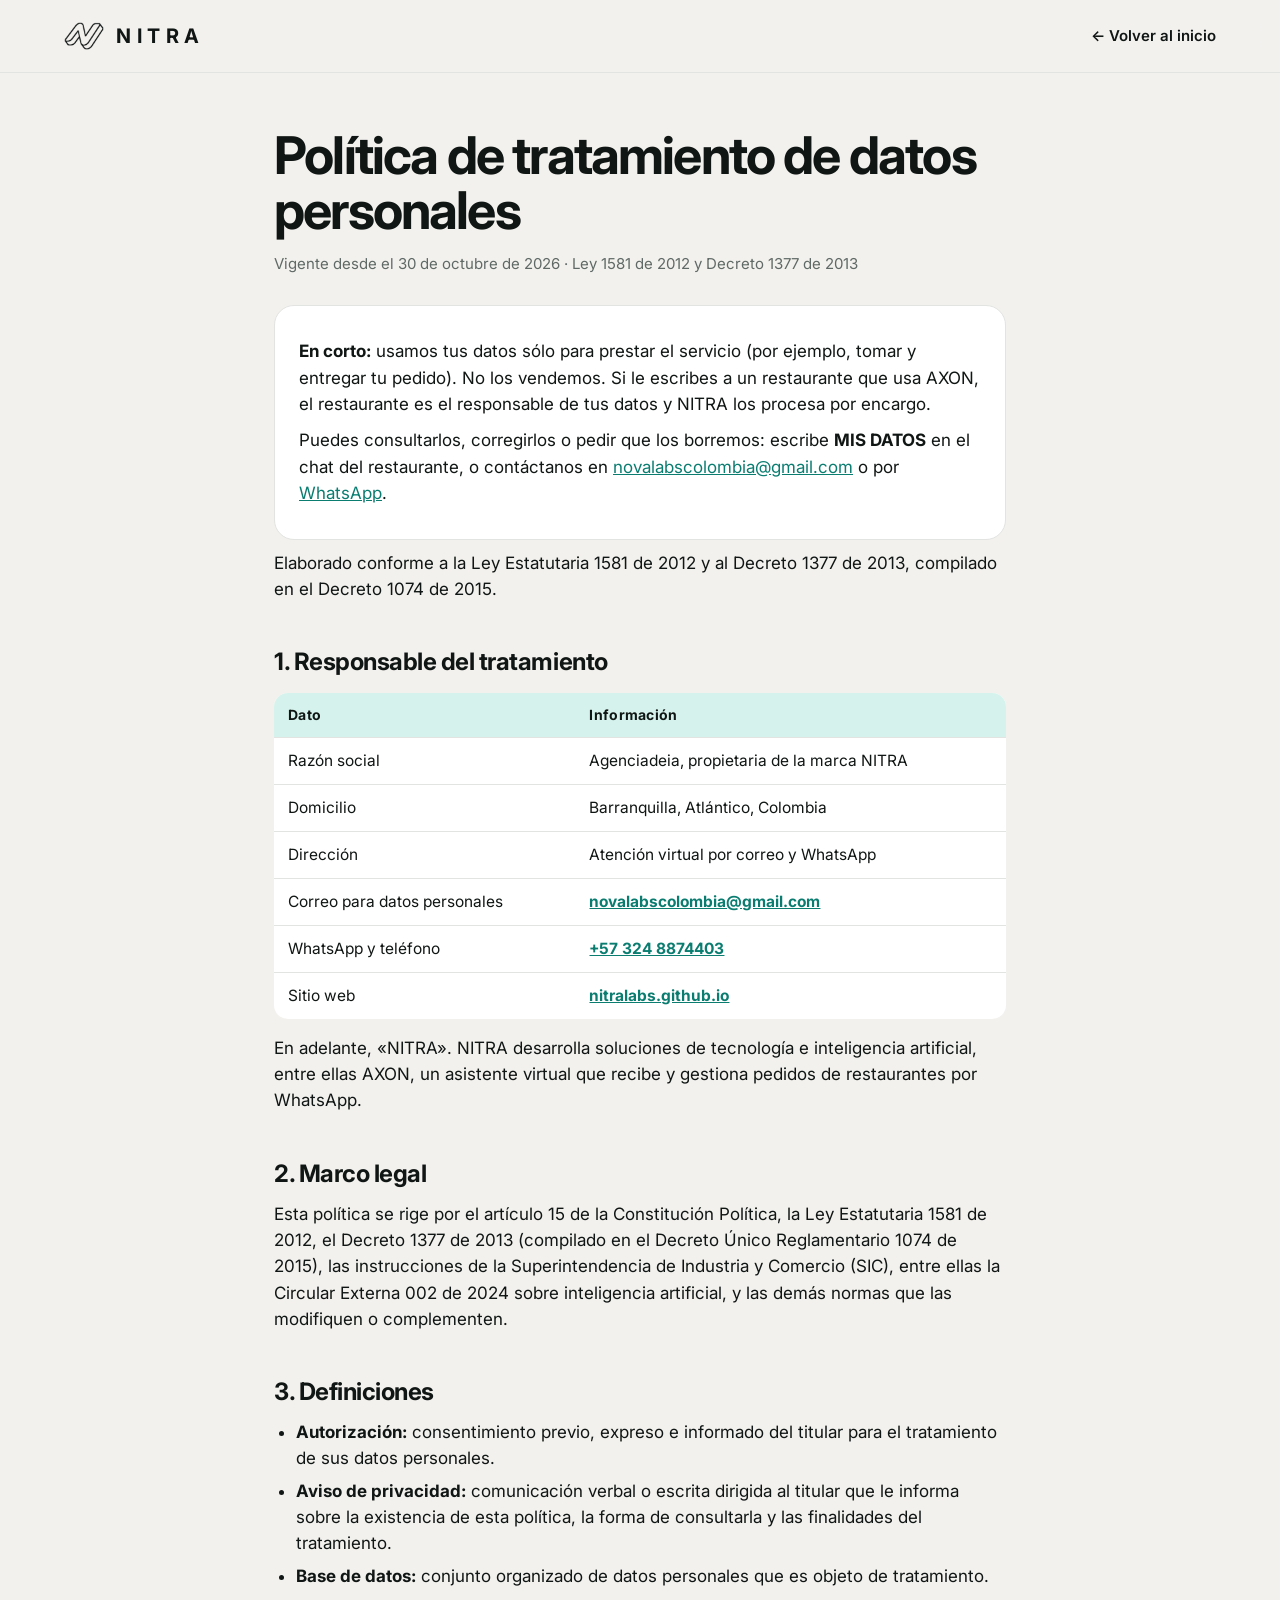
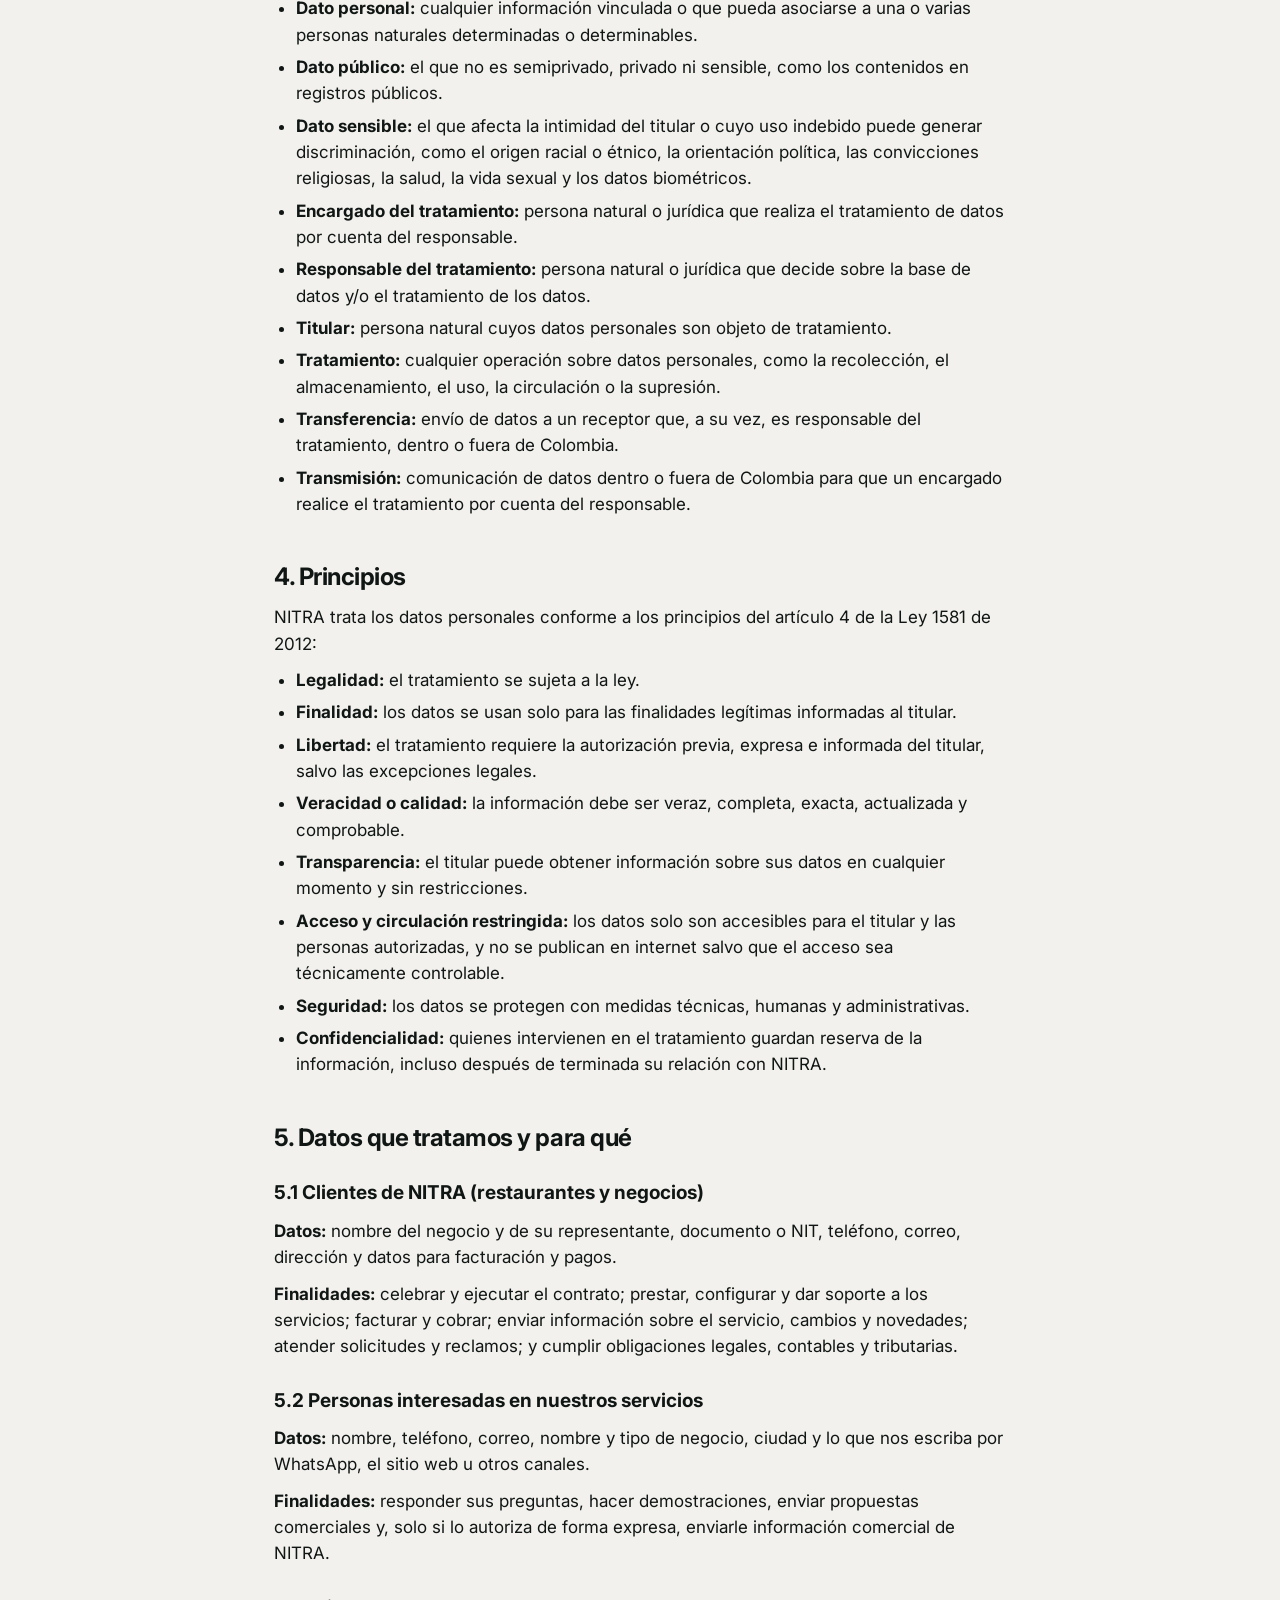
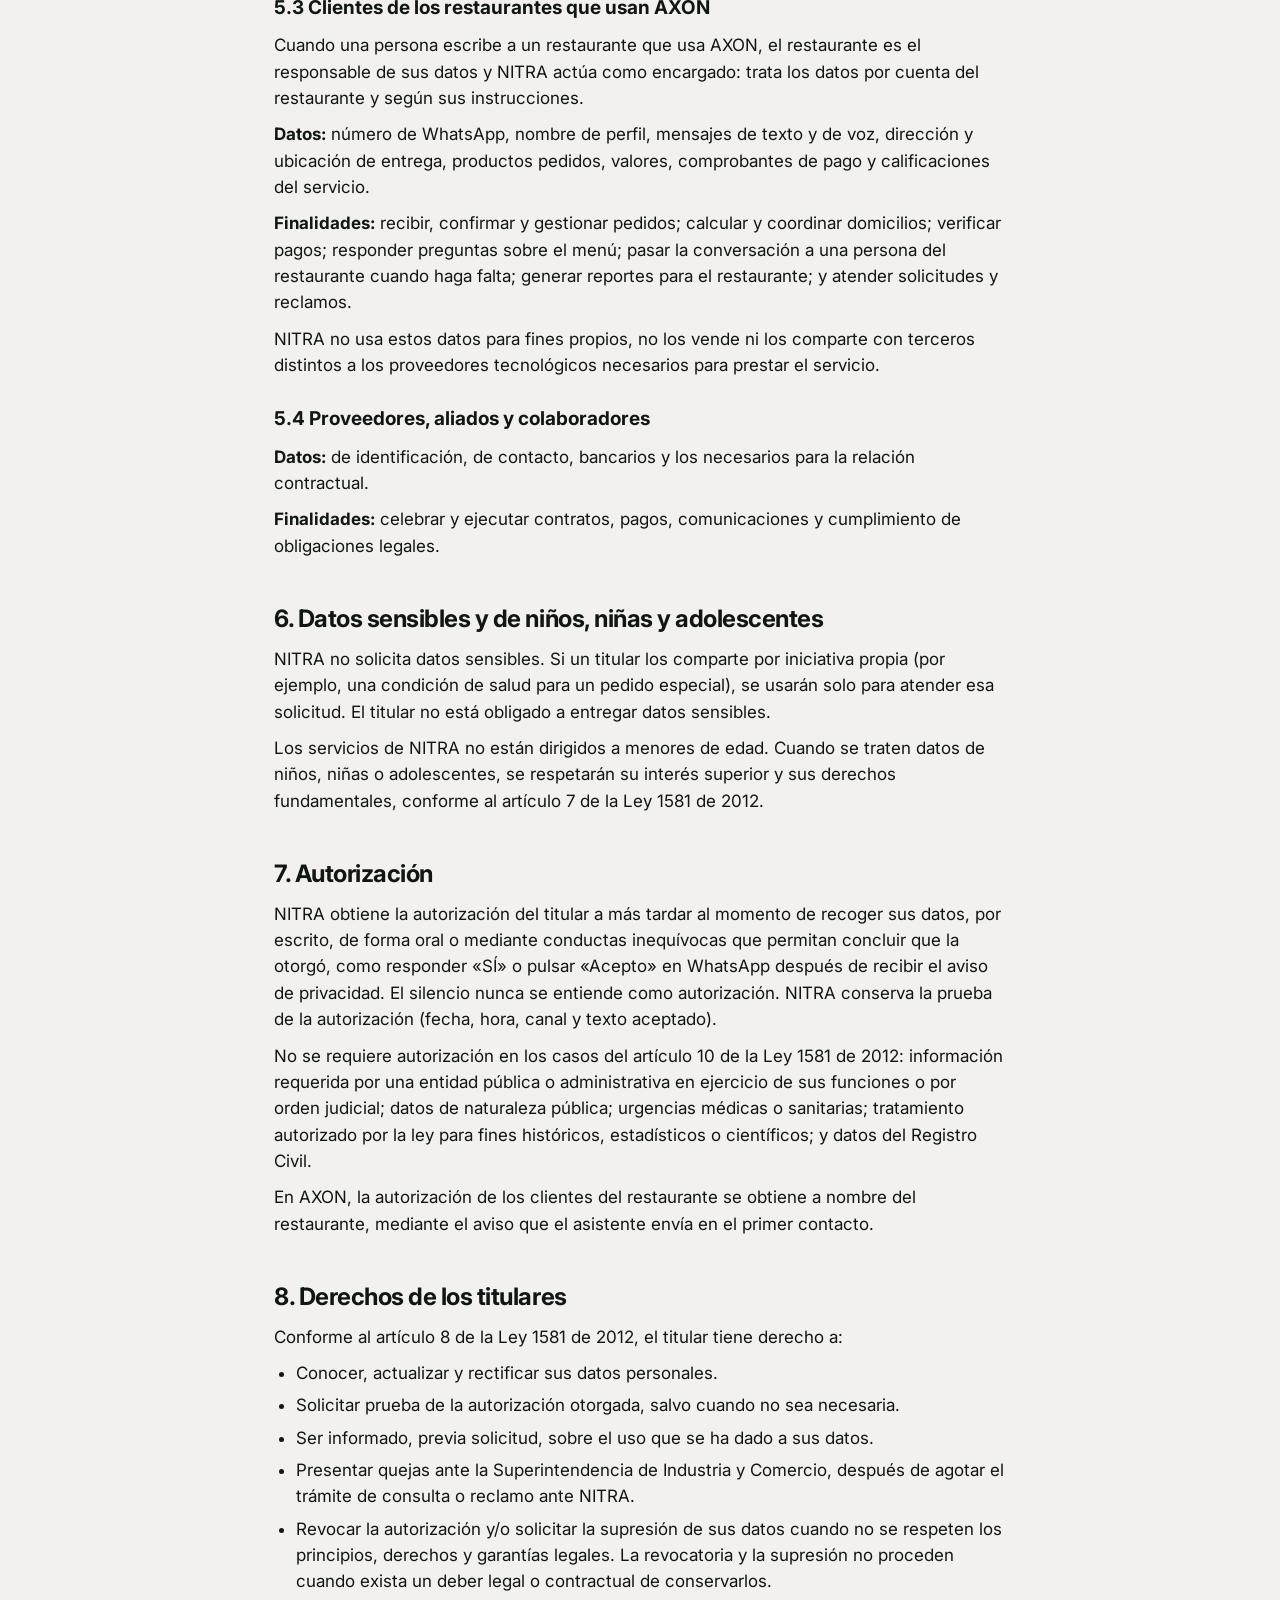
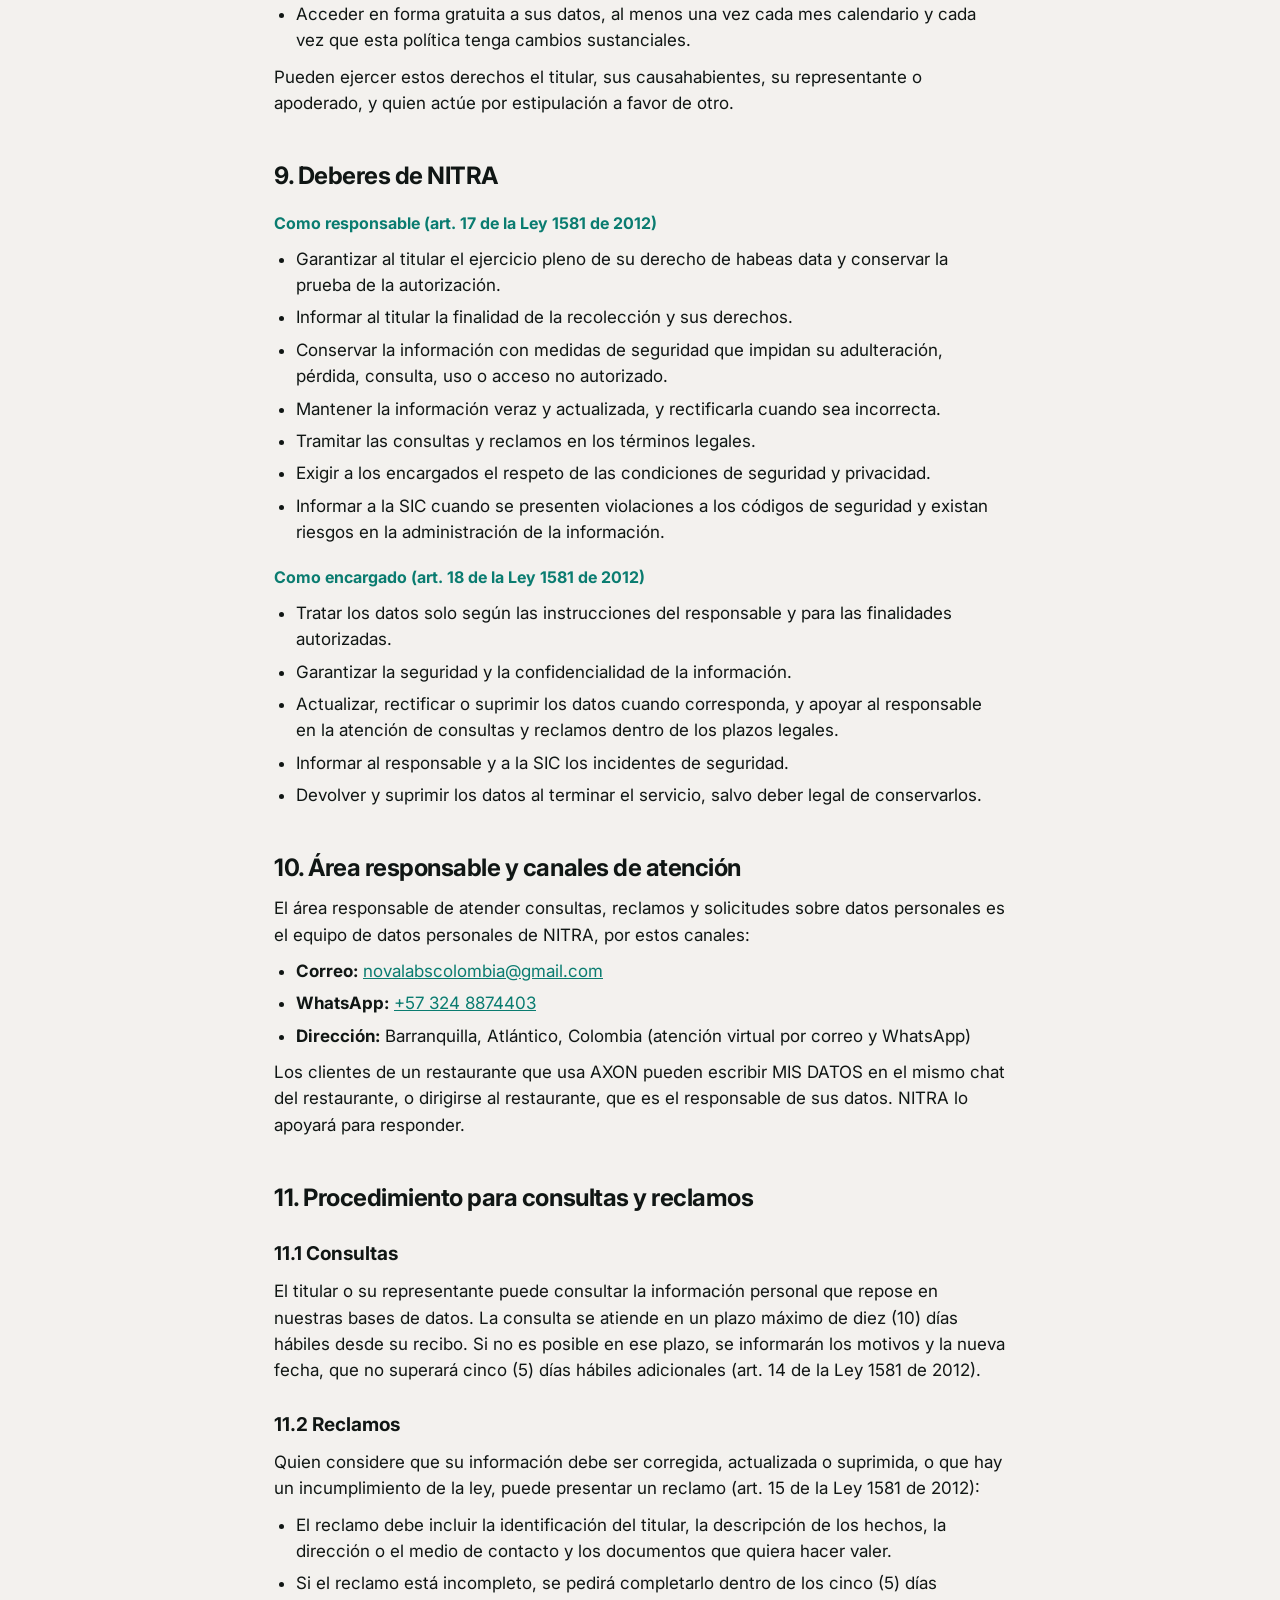
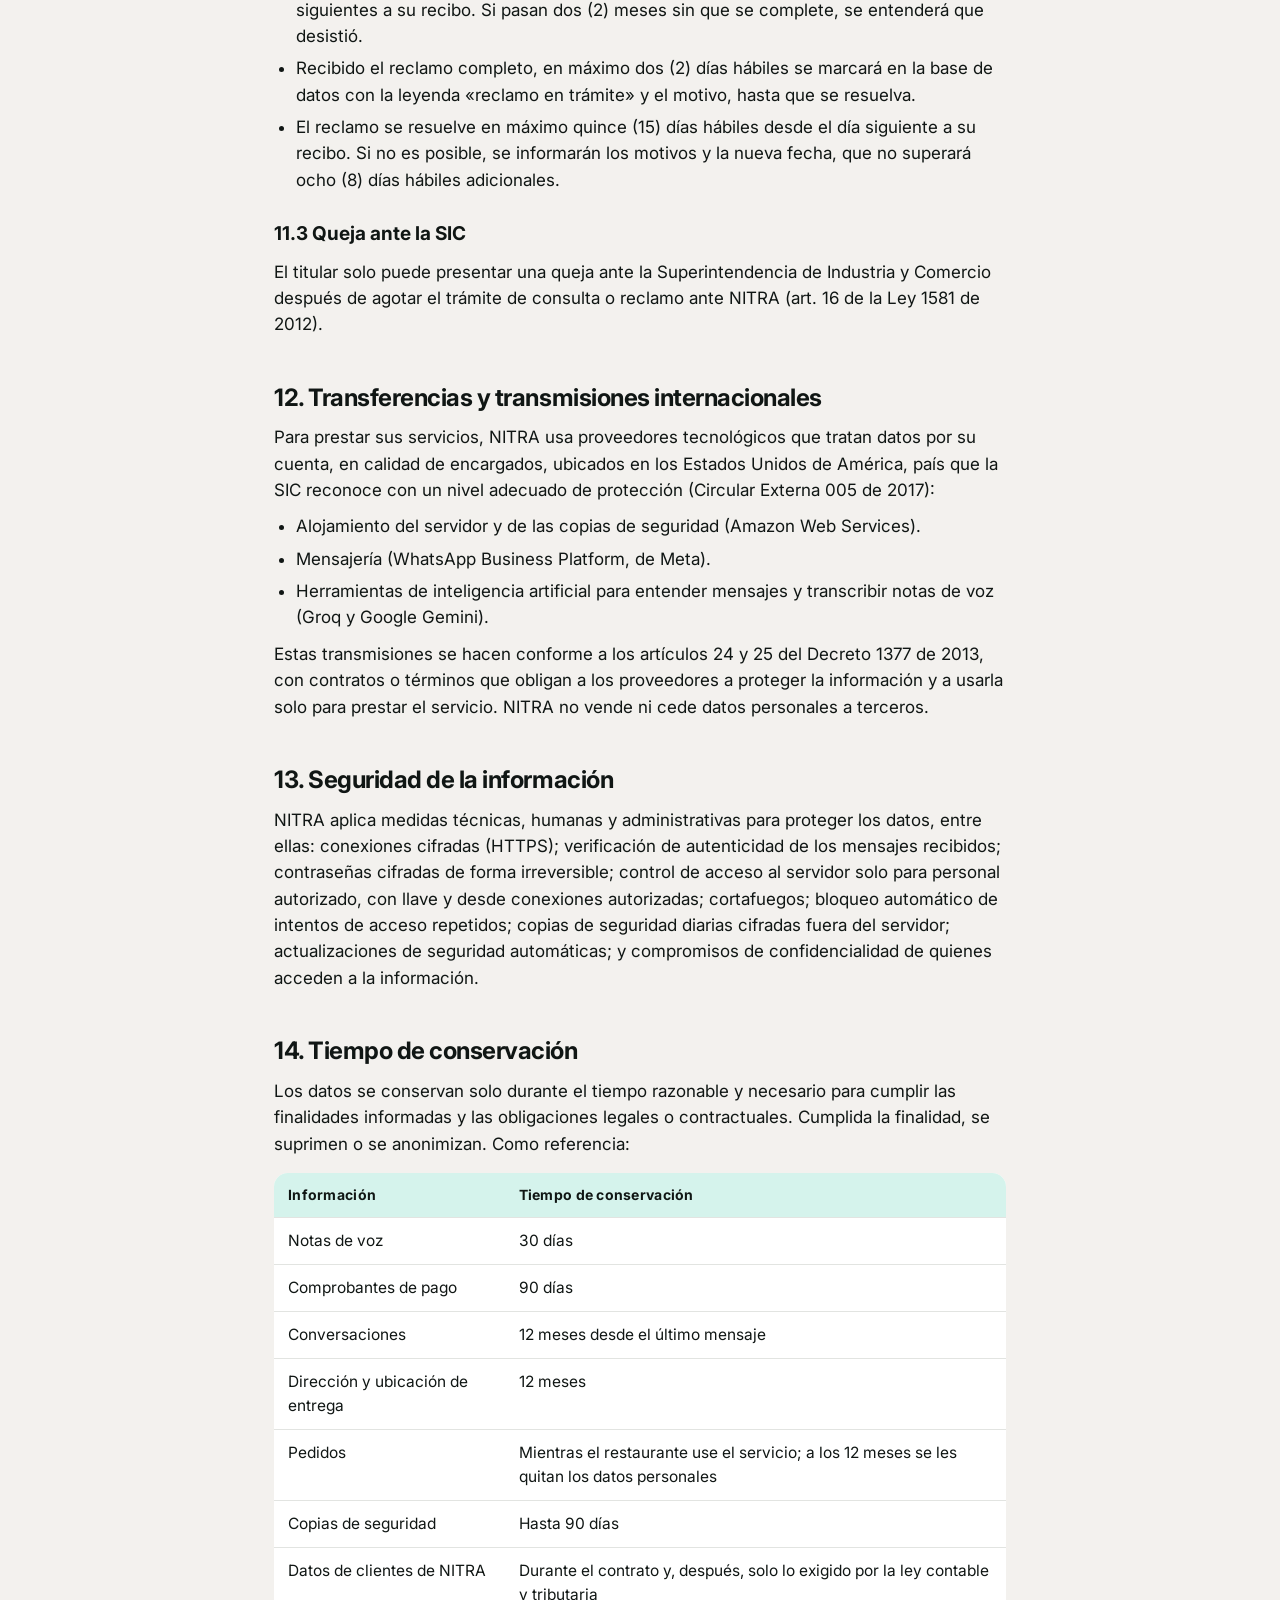
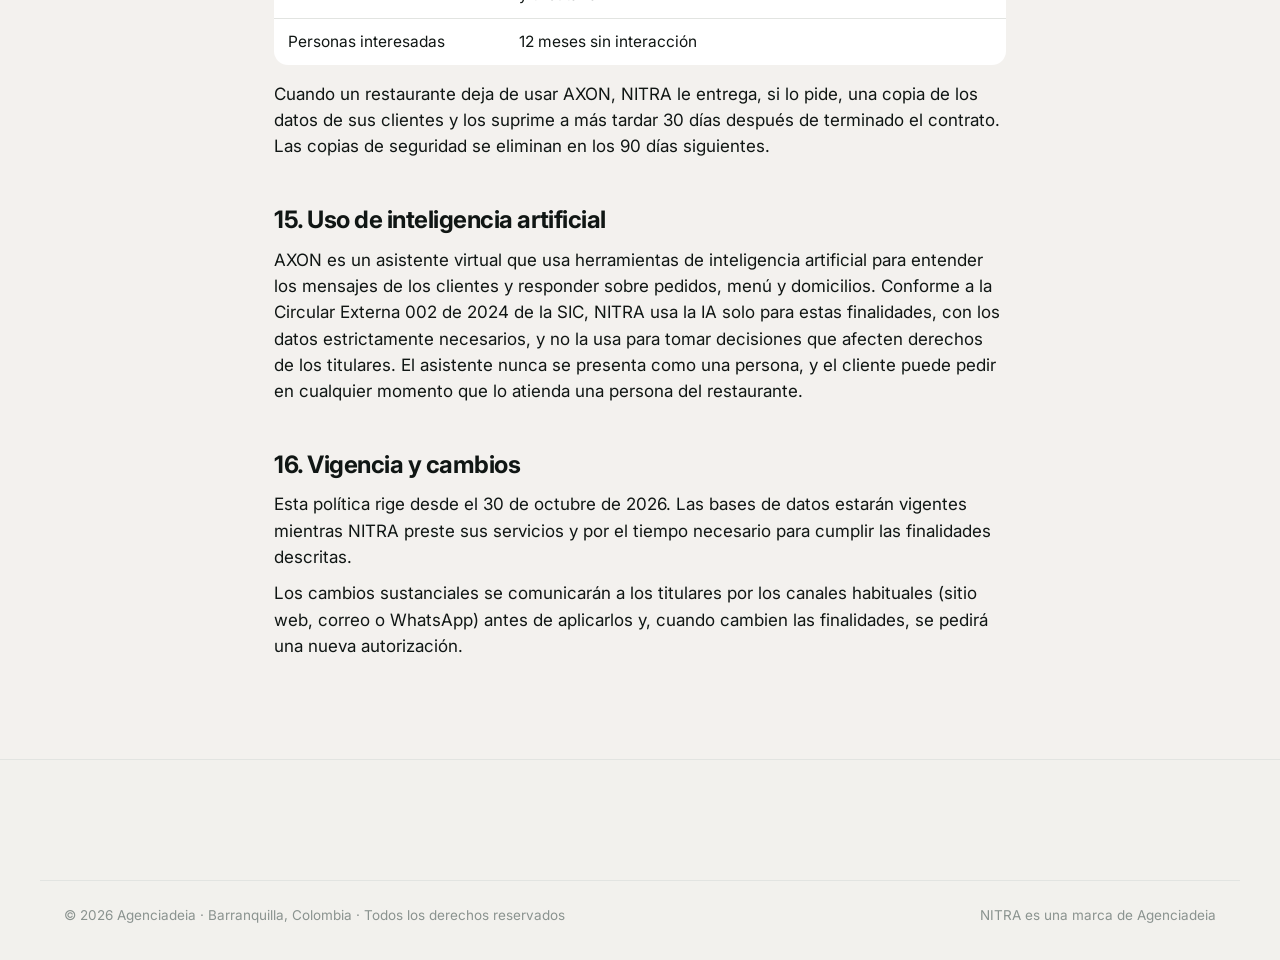
==== privacidad/index.html @ efe36f42 "feat: política de datos personales (Ley 1581) en /privacidad y el pie dice Agenciadeia Co-Authored-B" ====
<!DOCTYPE html>
<html lang="es">
<head>
<meta charset="UTF-8">
<meta name="viewport" content="width=device-width, initial-scale=1.0">
<title>Política de datos personales · NITRA</title>
<meta name="description" content="Cómo NITRA y AXON tratan los datos personales, conforme a la Ley 1581 de 2012: qué datos, para qué, por cuánto tiempo y cómo ejercer tus derechos.">
<meta name="theme-color" content="#F3F1EE">
<link rel="canonical" href="https://nitralabs.github.io/privacidad/">
<link rel="icon" type="image/png" href="../assets/favicon.png">
<link rel="preconnect" href="https://fonts.googleapis.com">
<link rel="preconnect" href="https://fonts.gstatic.com" crossorigin>
<link href="https://fonts.googleapis.com/css2?family=Inter:wght@400;500;600;700&display=swap" rel="stylesheet">
<link rel="stylesheet" href="../styles.css">
<style>
  .legal { max-width: 780px; margin: 0 auto; padding: 56px 24px 90px; font-size: 17px; }
  .legal h1 { font-size: clamp(34px, 5vw, 52px); letter-spacing: -.035em; line-height: 1.05; }
  .legal .meta { color: var(--gris); margin-top: 14px; font-size: 15px; }
  .legal .resumen { margin: 30px 0 10px; padding: 22px 24px; background: var(--blanco); border: 1px solid var(--linea); border-radius: 20px; }
  .legal .resumen p + p { margin-top: 10px; }
  .legal h2 { font-size: 24px; letter-spacing: -.02em; line-height: 1.2; margin: 46px 0 12px; max-width: none; scroll-margin-top: 90px; }
  .legal h3 { font-size: 19px; margin: 26px 0 8px; }
  .legal h4 { font-size: 16px; margin: 20px 0 6px; color: var(--teal2); }
  .legal p { margin: 10px 0; }
  .legal ul { margin: 10px 0; padding-left: 22px; }
  .legal li { margin: 6px 0; }
  .legal a { color: var(--teal2); }
  .legal .tabla { overflow-x: auto; margin: 16px 0; }
  .legal table { width: 100%; border-collapse: collapse; font-size: 15.5px; background: var(--blanco); border-radius: 14px; overflow: hidden; }
  .legal th, .legal td { text-align: left; padding: 11px 14px; border-bottom: 1px solid var(--linea); vertical-align: top; }
  .legal th { background: var(--menta); font-size: 14px; letter-spacing: .02em; }
  .legal tr:last-child td { border-bottom: 0; }
  .volver { font-size: 15px; font-weight: 600; text-decoration: none; }
</style>
</head>
<body>
<header class="menu con-borde">
  <div class="wrap menu-in">
    <a class="marca" href="../" aria-label="NITRA, inicio"><img src="../assets/n-linea.png" alt="" width="40" height="28"><span>NITRA</span></a>
    <a class="volver" href="../">← Volver al inicio</a>
  </div>
</header>
<main class="legal">
  <h1>Política de tratamiento de datos personales</h1>
  <p class="meta">Vigente desde el 30 de octubre de 2026 · Ley 1581 de 2012 y Decreto 1377 de 2013</p>
  <div class="resumen">
    <p><b>En corto:</b> usamos tus datos sólo para prestar el servicio (por ejemplo, tomar y entregar tu pedido). No los vendemos. Si le escribes a un restaurante que usa AXON, el restaurante es el responsable de tus datos y NITRA los procesa por encargo.</p>
    <p>Puedes consultarlos, corregirlos o pedir que los borremos: escribe <b>MIS DATOS</b> en el chat del restaurante, o contáctanos en <a href="mailto:novalabscolombia@gmail.com">novalabscolombia@gmail.com</a> o por <a href="https://wa.me/573248874403">WhatsApp</a>.</p>
  </div>
<p>Elaborado conforme a la Ley Estatutaria 1581 de 2012 y al Decreto 1377 de 2013, compilado en el Decreto 1074 de 2015.</p>
<h2 id="responsable-del-tratamiento">1. Responsable del tratamiento</h2>
<div class="tabla"><table>
  <tr><th>Dato</th><th>Información</th></tr>
  <tr><td>Razón social</td><td>Agenciadeia, propietaria de la marca NITRA</td></tr>
  <tr><td>Domicilio</td><td>Barranquilla, Atlántico, Colombia</td></tr>
  <tr><td>Dirección</td><td>Atención virtual por correo y WhatsApp</td></tr>
  <tr><td>Correo para datos personales</td><td><b><a href="mailto:</b>novalabscolombia@gmail.com">novalabscolombia@gmail.com</a></td></tr>
  <tr><td>WhatsApp y teléfono</td><td><b><a href="https:</b>//wa.me/573248874403">+57 324 8874403</a></td></tr>
  <tr><td>Sitio web</td><td><b><a href="https:</b>//nitralabs.github.io/">nitralabs.github.io</a></td></tr>
</table></div>
<p>En adelante, «NITRA». NITRA desarrolla soluciones de tecnología e inteligencia artificial, entre ellas AXON, un asistente virtual que recibe y gestiona pedidos de restaurantes por WhatsApp.</p>
<h2 id="marco-legal">2. Marco legal</h2>
<p>Esta política se rige por el artículo 15 de la Constitución Política, la Ley Estatutaria 1581 de 2012, el Decreto 1377 de 2013 (compilado en el Decreto Único Reglamentario 1074 de 2015), las instrucciones de la Superintendencia de Industria y Comercio (SIC), entre ellas la Circular Externa 002 de 2024 sobre inteligencia artificial, y las demás normas que las modifiquen o complementen.</p>
<h2 id="definiciones">3. Definiciones</h2>
<ul>
  <li><b>Autorización:</b> consentimiento previo, expreso e informado del titular para el tratamiento de sus datos personales.</li>
  <li><b>Aviso de privacidad:</b> comunicación verbal o escrita dirigida al titular que le informa sobre la existencia de esta política, la forma de consultarla y las finalidades del tratamiento.</li>
  <li><b>Base de datos:</b> conjunto organizado de datos personales que es objeto de tratamiento.</li>
  <li><b>Dato personal:</b> cualquier información vinculada o que pueda asociarse a una o varias personas naturales determinadas o determinables.</li>
  <li><b>Dato público:</b> el que no es semiprivado, privado ni sensible, como los contenidos en registros públicos.</li>
  <li><b>Dato sensible:</b> el que afecta la intimidad del titular o cuyo uso indebido puede generar discriminación, como el origen racial o étnico, la orientación política, las convicciones religiosas, la salud, la vida sexual y los datos biométricos.</li>
  <li><b>Encargado del tratamiento:</b> persona natural o jurídica que realiza el tratamiento de datos por cuenta del responsable.</li>
  <li><b>Responsable del tratamiento:</b> persona natural o jurídica que decide sobre la base de datos y/o el tratamiento de los datos.</li>
  <li><b>Titular:</b> persona natural cuyos datos personales son objeto de tratamiento.</li>
  <li><b>Tratamiento:</b> cualquier operación sobre datos personales, como la recolección, el almacenamiento, el uso, la circulación o la supresión.</li>
  <li><b>Transferencia:</b> envío de datos a un receptor que, a su vez, es responsable del tratamiento, dentro o fuera de Colombia.</li>
  <li><b>Transmisión:</b> comunicación de datos dentro o fuera de Colombia para que un encargado realice el tratamiento por cuenta del responsable.</li>
</ul>
<h2 id="principios">4. Principios</h2>
<p>NITRA trata los datos personales conforme a los principios del artículo 4 de la Ley 1581 de 2012:</p>
<ul>
  <li><b>Legalidad:</b> el tratamiento se sujeta a la ley.</li>
  <li><b>Finalidad:</b> los datos se usan solo para las finalidades legítimas informadas al titular.</li>
  <li><b>Libertad:</b> el tratamiento requiere la autorización previa, expresa e informada del titular, salvo las excepciones legales.</li>
  <li><b>Veracidad o calidad:</b> la información debe ser veraz, completa, exacta, actualizada y comprobable.</li>
  <li><b>Transparencia:</b> el titular puede obtener información sobre sus datos en cualquier momento y sin restricciones.</li>
  <li><b>Acceso y circulación restringida:</b> los datos solo son accesibles para el titular y las personas autorizadas, y no se publican en internet salvo que el acceso sea técnicamente controlable.</li>
  <li><b>Seguridad:</b> los datos se protegen con medidas técnicas, humanas y administrativas.</li>
  <li><b>Confidencialidad:</b> quienes intervienen en el tratamiento guardan reserva de la información, incluso después de terminada su relación con NITRA.</li>
</ul>
<h2 id="datos-que-tratamos-y-para-que">5. Datos que tratamos y para qué</h2>
<h3>5.1 Clientes de NITRA (restaurantes y negocios)</h3>
<p><b>Datos:</b> nombre del negocio y de su representante, documento o NIT, teléfono, correo, dirección y datos para facturación y pagos.</p>
<p><b>Finalidades:</b> celebrar y ejecutar el contrato; prestar, configurar y dar soporte a los servicios; facturar y cobrar; enviar información sobre el servicio, cambios y novedades; atender solicitudes y reclamos; y cumplir obligaciones legales, contables y tributarias.</p>
<h3>5.2 Personas interesadas en nuestros servicios</h3>
<p><b>Datos:</b> nombre, teléfono, correo, nombre y tipo de negocio, ciudad y lo que nos escriba por WhatsApp, el sitio web u otros canales.</p>
<p><b>Finalidades:</b> responder sus preguntas, hacer demostraciones, enviar propuestas comerciales y, solo si lo autoriza de forma expresa, enviarle información comercial de NITRA.</p>
<h3>5.3 Clientes de los restaurantes que usan AXON</h3>
<p>Cuando una persona escribe a un restaurante que usa AXON, el restaurante es el responsable de sus datos y NITRA actúa como encargado: trata los datos por cuenta del restaurante y según sus instrucciones.</p>
<p><b>Datos:</b> número de WhatsApp, nombre de perfil, mensajes de texto y de voz, dirección y ubicación de entrega, productos pedidos, valores, comprobantes de pago y calificaciones del servicio.</p>
<p><b>Finalidades:</b> recibir, confirmar y gestionar pedidos; calcular y coordinar domicilios; verificar pagos; responder preguntas sobre el menú; pasar la conversación a una persona del restaurante cuando haga falta; generar reportes para el restaurante; y atender solicitudes y reclamos.</p>
<p>NITRA no usa estos datos para fines propios, no los vende ni los comparte con terceros distintos a los proveedores tecnológicos necesarios para prestar el servicio.</p>
<h3>5.4 Proveedores, aliados y colaboradores</h3>
<p><b>Datos:</b> de identificación, de contacto, bancarios y los necesarios para la relación contractual.</p>
<p><b>Finalidades:</b> celebrar y ejecutar contratos, pagos, comunicaciones y cumplimiento de obligaciones legales.</p>
<h2 id="datos-sensibles-y-de-ninos-ninas-y-adole">6. Datos sensibles y de niños, niñas y adolescentes</h2>
<p>NITRA no solicita datos sensibles. Si un titular los comparte por iniciativa propia (por ejemplo, una condición de salud para un pedido especial), se usarán solo para atender esa solicitud. El titular no está obligado a entregar datos sensibles.</p>
<p>Los servicios de NITRA no están dirigidos a menores de edad. Cuando se traten datos de niños, niñas o adolescentes, se respetarán su interés superior y sus derechos fundamentales, conforme al artículo 7 de la Ley 1581 de 2012.</p>
<h2 id="autorizacion">7. Autorización</h2>
<p>NITRA obtiene la autorización del titular a más tardar al momento de recoger sus datos, por escrito, de forma oral o mediante conductas inequívocas que permitan concluir que la otorgó, como responder «SÍ» o pulsar «Acepto» en WhatsApp después de recibir el aviso de privacidad. El silencio nunca se entiende como autorización. NITRA conserva la prueba de la autorización (fecha, hora, canal y texto aceptado).</p>
<p>No se requiere autorización en los casos del artículo 10 de la Ley 1581 de 2012: información requerida por una entidad pública o administrativa en ejercicio de sus funciones o por orden judicial; datos de naturaleza pública; urgencias médicas o sanitarias; tratamiento autorizado por la ley para fines históricos, estadísticos o científicos; y datos del Registro Civil.</p>
<p>En AXON, la autorización de los clientes del restaurante se obtiene a nombre del restaurante, mediante el aviso que el asistente envía en el primer contacto.</p>
<h2 id="derechos-de-los-titulares">8. Derechos de los titulares</h2>
<p>Conforme al artículo 8 de la Ley 1581 de 2012, el titular tiene derecho a:</p>
<ul>
  <li>Conocer, actualizar y rectificar sus datos personales.</li>
  <li>Solicitar prueba de la autorización otorgada, salvo cuando no sea necesaria.</li>
  <li>Ser informado, previa solicitud, sobre el uso que se ha dado a sus datos.</li>
  <li>Presentar quejas ante la Superintendencia de Industria y Comercio, después de agotar el trámite de consulta o reclamo ante NITRA.</li>
  <li>Revocar la autorización y/o solicitar la supresión de sus datos cuando no se respeten los principios, derechos y garantías legales. La revocatoria y la supresión no proceden cuando exista un deber legal o contractual de conservarlos.</li>
  <li>Acceder en forma gratuita a sus datos, al menos una vez cada mes calendario y cada vez que esta política tenga cambios sustanciales.</li>
</ul>
<p>Pueden ejercer estos derechos el titular, sus causahabientes, su representante o apoderado, y quien actúe por estipulación a favor de otro.</p>
<h2 id="deberes-de-nitra">9. Deberes de NITRA</h2>
<h4>Como responsable (art. 17 de la Ley 1581 de 2012)</h4>
<ul>
  <li>Garantizar al titular el ejercicio pleno de su derecho de habeas data y conservar la prueba de la autorización.</li>
  <li>Informar al titular la finalidad de la recolección y sus derechos.</li>
  <li>Conservar la información con medidas de seguridad que impidan su adulteración, pérdida, consulta, uso o acceso no autorizado.</li>
  <li>Mantener la información veraz y actualizada, y rectificarla cuando sea incorrecta.</li>
  <li>Tramitar las consultas y reclamos en los términos legales.</li>
  <li>Exigir a los encargados el respeto de las condiciones de seguridad y privacidad.</li>
  <li>Informar a la SIC cuando se presenten violaciones a los códigos de seguridad y existan riesgos en la administración de la información.</li>
</ul>
<h4>Como encargado (art. 18 de la Ley 1581 de 2012)</h4>
<ul>
  <li>Tratar los datos solo según las instrucciones del responsable y para las finalidades autorizadas.</li>
  <li>Garantizar la seguridad y la confidencialidad de la información.</li>
  <li>Actualizar, rectificar o suprimir los datos cuando corresponda, y apoyar al responsable en la atención de consultas y reclamos dentro de los plazos legales.</li>
  <li>Informar al responsable y a la SIC los incidentes de seguridad.</li>
  <li>Devolver y suprimir los datos al terminar el servicio, salvo deber legal de conservarlos.</li>
</ul>
<h2 id="area-responsable-y-canales-de-atencion">10. Área responsable y canales de atención</h2>
<p>El área responsable de atender consultas, reclamos y solicitudes sobre datos personales es el equipo de datos personales de NITRA, por estos canales:</p>
<ul>
  <li><b>Correo:</b> <a href="mailto:novalabscolombia@gmail.com">novalabscolombia@gmail.com</a></li>
  <li><b>WhatsApp:</b> <a href="https://wa.me/573248874403">+57 324 8874403</a></li>
  <li><b>Dirección:</b> Barranquilla, Atlántico, Colombia (atención virtual por correo y WhatsApp)</li>
</ul>
<p>Los clientes de un restaurante que usa AXON pueden escribir MIS DATOS en el mismo chat del restaurante, o dirigirse al restaurante, que es el responsable de sus datos. NITRA lo apoyará para responder.</p>
<h2 id="procedimiento-para-consultas-y-reclamos">11. Procedimiento para consultas y reclamos</h2>
<h3>11.1 Consultas</h3>
<p>El titular o su representante puede consultar la información personal que repose en nuestras bases de datos. La consulta se atiende en un plazo máximo de diez (10) días hábiles desde su recibo. Si no es posible en ese plazo, se informarán los motivos y la nueva fecha, que no superará cinco (5) días hábiles adicionales (art. 14 de la Ley 1581 de 2012).</p>
<h3>11.2 Reclamos</h3>
<p>Quien considere que su información debe ser corregida, actualizada o suprimida, o que hay un incumplimiento de la ley, puede presentar un reclamo (art. 15 de la Ley 1581 de 2012):</p>
<ul>
  <li>El reclamo debe incluir la identificación del titular, la descripción de los hechos, la dirección o el medio de contacto y los documentos que quiera hacer valer.</li>
  <li>Si el reclamo está incompleto, se pedirá completarlo dentro de los cinco (5) días siguientes a su recibo. Si pasan dos (2) meses sin que se complete, se entenderá que desistió.</li>
  <li>Recibido el reclamo completo, en máximo dos (2) días hábiles se marcará en la base de datos con la leyenda «reclamo en trámite» y el motivo, hasta que se resuelva.</li>
  <li>El reclamo se resuelve en máximo quince (15) días hábiles desde el día siguiente a su recibo. Si no es posible, se informarán los motivos y la nueva fecha, que no superará ocho (8) días hábiles adicionales.</li>
</ul>
<h3>11.3 Queja ante la SIC</h3>
<p>El titular solo puede presentar una queja ante la Superintendencia de Industria y Comercio después de agotar el trámite de consulta o reclamo ante NITRA (art. 16 de la Ley 1581 de 2012).</p>
<h2 id="transferencias-y-transmisiones-internaci">12. Transferencias y transmisiones internacionales</h2>
<p>Para prestar sus servicios, NITRA usa proveedores tecnológicos que tratan datos por su cuenta, en calidad de encargados, ubicados en los Estados Unidos de América, país que la SIC reconoce con un nivel adecuado de protección (Circular Externa 005 de 2017):</p>
<ul>
  <li>Alojamiento del servidor y de las copias de seguridad (Amazon Web Services).</li>
  <li>Mensajería (WhatsApp Business Platform, de Meta).</li>
  <li>Herramientas de inteligencia artificial para entender mensajes y transcribir notas de voz (Groq y Google Gemini).</li>
</ul>
<p>Estas transmisiones se hacen conforme a los artículos 24 y 25 del Decreto 1377 de 2013, con contratos o términos que obligan a los proveedores a proteger la información y a usarla solo para prestar el servicio. NITRA no vende ni cede datos personales a terceros.</p>
<h2 id="seguridad-de-la-informacion">13. Seguridad de la información</h2>
<p>NITRA aplica medidas técnicas, humanas y administrativas para proteger los datos, entre ellas: conexiones cifradas (HTTPS); verificación de autenticidad de los mensajes recibidos; contraseñas cifradas de forma irreversible; control de acceso al servidor solo para personal autorizado, con llave y desde conexiones autorizadas; cortafuegos; bloqueo automático de intentos de acceso repetidos; copias de seguridad diarias cifradas fuera del servidor; actualizaciones de seguridad automáticas; y compromisos de confidencialidad de quienes acceden a la información.</p>
<h2 id="tiempo-de-conservacion">14. Tiempo de conservación</h2>
<p>Los datos se conservan solo durante el tiempo razonable y necesario para cumplir las finalidades informadas y las obligaciones legales o contractuales. Cumplida la finalidad, se suprimen o se anonimizan. Como referencia:</p>
<div class="tabla"><table>
  <tr><th>Información</th><th>Tiempo de conservación</th></tr>
  <tr><td>Notas de voz</td><td>30 días</td></tr>
  <tr><td>Comprobantes de pago</td><td>90 días</td></tr>
  <tr><td>Conversaciones</td><td>12 meses desde el último mensaje</td></tr>
  <tr><td>Dirección y ubicación de entrega</td><td>12 meses</td></tr>
  <tr><td>Pedidos</td><td>Mientras el restaurante use el servicio; a los 12 meses se les quitan los datos personales</td></tr>
  <tr><td>Copias de seguridad</td><td>Hasta 90 días</td></tr>
  <tr><td>Datos de clientes de NITRA</td><td>Durante el contrato y, después, solo lo exigido por la ley contable y tributaria</td></tr>
  <tr><td>Personas interesadas</td><td>12 meses sin interacción</td></tr>
</table></div>
<p>Cuando un restaurante deja de usar AXON, NITRA le entrega, si lo pide, una copia de los datos de sus clientes y los suprime a más tardar 30 días después de terminado el contrato. Las copias de seguridad se eliminan en los 90 días siguientes.</p>
<h2 id="uso-de-inteligencia-artificial">15. Uso de inteligencia artificial</h2>
<p>AXON es un asistente virtual que usa herramientas de inteligencia artificial para entender los mensajes de los clientes y responder sobre pedidos, menú y domicilios. Conforme a la Circular Externa 002 de 2024 de la SIC, NITRA usa la IA solo para estas finalidades, con los datos estrictamente necesarios, y no la usa para tomar decisiones que afecten derechos de los titulares. El asistente nunca se presenta como una persona, y el cliente puede pedir en cualquier momento que lo atienda una persona del restaurante.</p>
<h2 id="vigencia-y-cambios">16. Vigencia y cambios</h2>
<p>Esta política rige desde el 30 de octubre de 2026. Las bases de datos estarán vigentes mientras NITRA preste sus servicios y por el tiempo necesario para cumplir las finalidades descritas.</p>
<p>Los cambios sustanciales se comunicarán a los titulares por los canales habituales (sitio web, correo o WhatsApp) antes de aplicarlos y, cuando cambien las finalidades, se pedirá una nueva autorización.</p>
</main>
<footer class="pie">
  <div class="wrap pie-legal">
    <p>© 2026 Agenciadeia · Barranquilla, Colombia · Todos los derechos reservados</p>
    <p>NITRA es una marca de Agenciadeia</p>
  </div>
</footer>
</body>
</html>
---- styles.css ----
/* NITRA — sitio público. Papel, tinta y verde azulado; de fondo, la red de NITRA que se conecta al bajar. */
:root {
  --papel: #F3F1EE;
  --blanco: #FFFFFF;
  --tinta: #101614;
  --gris: #5F6965;
  --gris2: #8A938F;
  --linea: #E2E4E1;
  --teal: #0E9F8E;
  --teal2: #0A7C70;
  --menta: #D5F3EC;
  --sombra: 0 22px 60px rgba(16, 44, 38, .09), 0 2px 8px rgba(16, 44, 38, .05);
  --radio: 28px;
}
*, *::before, *::after { box-sizing: border-box; }
html { scroll-behavior: smooth; scroll-padding-top: 84px; -webkit-text-size-adjust: 100%; }
body {
  margin: 0; background: var(--papel); color: var(--tinta);
  font-family: Inter, "Segoe UI", system-ui, -apple-system, sans-serif; font-size: 18px; line-height: 1.55;
  -webkit-font-smoothing: antialiased; overflow-x: hidden;
}
img { max-width: 100%; display: block; }
a { color: inherit; }
button { font: inherit; color: inherit; cursor: pointer; }
h1, h2, h3, h4, p { margin: 0; }
.wrap { width: 100%; max-width: 1200px; margin: 0 auto; padding: 0 24px; }
.ic { width: 1.15em; height: 1.15em; flex: none; fill: none; stroke: currentColor; stroke-width: 2; stroke-linecap: round; stroke-linejoin: round; }
.acento { color: var(--teal); }
.gris { color: var(--gris); }
:focus-visible { outline: 3px solid var(--teal); outline-offset: 3px; border-radius: 8px; }

/* ── botones ── */
.btn {
  display: inline-flex; align-items: center; gap: 10px; padding: 16px 28px; border-radius: 999px;
  font-size: 17px; font-weight: 600; text-decoration: none; border: 2px solid transparent; white-space: nowrap;
  transition: transform .2s, box-shadow .2s, background .2s;
}
.btn:hover { transform: translateY(-2px); }
.btn-negro { background: var(--tinta); color: #fff; box-shadow: 0 10px 26px rgba(16, 22, 20, .18); }
.btn-negro:hover { box-shadow: 0 14px 34px rgba(16, 22, 20, .26); }
.btn-borde { background: transparent; border-color: var(--tinta); color: var(--tinta); }
.btn-blanco { background: #fff; color: var(--tinta); }
.btn-borde-blanco { background: transparent; border-color: rgba(255, 255, 255, .7); color: #fff; }
.btn-sm { padding: 11px 20px; font-size: 15px; }

/* ── menú ── */
.menu { position: sticky; top: 0; z-index: 50; background: rgba(243, 241, 238, .82); backdrop-filter: blur(14px) saturate(1.2);
  -webkit-backdrop-filter: blur(14px) saturate(1.2); border-bottom: 1px solid transparent; transition: border-color .3s; }
.menu.con-borde { border-bottom-color: var(--linea); }
.menu-in { display: flex; align-items: center; justify-content: space-between; height: 72px; }
.marca { display: inline-flex; align-items: center; gap: 12px; text-decoration: none; font-weight: 700; font-size: 20px; letter-spacing: .28em; }
.marca img { width: 40px; height: auto; }
.links { display: flex; align-items: center; gap: 30px; }
.links a:not(.btn) { text-decoration: none; font-size: 15px; font-weight: 500; color: var(--gris); transition: color .2s; }
.links a:not(.btn):hover { color: var(--tinta); }
.hamburguesa { display: none; background: none; border: 0; padding: 8px; font-size: 26px; }

/* ── portada ── */
.hero { position: relative; overflow: hidden; padding: 70px 0 110px; }
.hero-in { position: relative; display: grid; grid-template-columns: 1.2fr 1fr; gap: 56px; align-items: center; }
.chip { display: inline-flex; align-items: center; gap: 8px; background: #fff; border-radius: 999px; padding: 9px 16px;
  font-size: 14px; font-weight: 600; box-shadow: 0 8px 22px rgba(16, 44, 38, .07); margin-bottom: 26px; }
.chip .ic { color: var(--teal); }
h1 { font-size: clamp(44px, 5.3vw, 76px); line-height: 1.0; letter-spacing: -.045em; font-weight: 700; }
.lead { font-size: 20px; color: var(--gris); margin-top: 22px; max-width: 34em; }
.acciones { display: flex; flex-wrap: wrap; gap: 14px; margin-top: 34px; }

/* la red de fondo (app.js la dibuja y la va conectando con el avance) */
.red { position: fixed; left: 0; top: 0; width: 100vw; height: 100vh; z-index: 0; pointer-events: none; }
main, .pie { position: relative; z-index: 1; }
/* un halo del color del papel para que la red nunca ensucie el texto */
.hero-txt :is(h1, .lead), .seccion:not(.seccion-blanca) :is(h2, .lead, .eyebrow, .cf h3, .cf p, .cita, .nota),
.pie :is(p, a, h4) { text-shadow: 0 0 10px var(--papel), 0 0 3px var(--papel), 0 0 1px var(--papel); }
.final :is(h2, p) { text-shadow: none; }

/* barra de avance bajo el menú */
.progreso { position: absolute; left: 0; bottom: -1px; width: 100%; height: 2px; background: var(--teal);
  transform: scaleX(0); transform-origin: 0 50%; }

/* la N de la portada: entra trazándose, flota y, al bajar, baja, gira y se desvanece (app.js pone --y y --q) */
.hero-n { position: absolute; right: -9%; top: -9%; width: min(860px, 62vw); aspect-ratio: 480 / 344; pointer-events: none;
  transform: translateY(calc(var(--y, 0) * 1px)) rotate(calc(var(--q, 0) * 12deg)) scale(calc(1 - var(--q, 0) * .15));
  opacity: calc(1 - var(--q, 0) * .7); will-change: transform, opacity; }
.hero-n i { position: absolute; inset: 0; background: linear-gradient(140deg, #19B9A5 10%, #0A6E63 90%); opacity: .26;
  -webkit-mask: url(assets/n-linea.png) center / contain no-repeat; mask: url(assets/n-linea.png) center / contain no-repeat;
  animation: n-entra 1.8s cubic-bezier(.3, .6, .2, 1) .15s both, n-flota 7s ease-in-out 2s infinite; }
@keyframes n-entra { from { clip-path: inset(0 100% 0 0); } to { clip-path: inset(0 0 0 0); } }
@keyframes n-flota { 0%, 100% { transform: translateY(0) rotate(-2deg); } 50% { transform: translateY(-14px) rotate(2deg); } }

/* tarjetas de video */
.vcard { position: relative; display: block; width: 100%; padding: 0; border: 0; border-radius: var(--radio); overflow: hidden;
  aspect-ratio: 16 / 9; background: #0b1a17; box-shadow: var(--sombra); }
.vcard img { width: 100%; height: 100%; object-fit: cover; transition: transform .5s cubic-bezier(.2, .7, .2, 1); }
.vcard:hover img { transform: scale(1.035); }
.play { position: absolute; left: 50%; top: 50%; width: 76px; height: 76px; margin: -38px 0 0 -38px; border-radius: 50%;
  background: rgba(255, 255, 255, .94); color: var(--tinta); display: grid; place-items: center; font-size: 30px;
  box-shadow: 0 12px 34px rgba(0, 0, 0, .25); transition: transform .25s; }
.play .ic { margin-left: 4px; }
.vcard:hover .play { transform: scale(1.08); }
.vlabel, .dur { position: absolute; left: 16px; bottom: 16px; background: rgba(16, 22, 20, .78); color: #fff; font-size: 14px;
  font-weight: 600; padding: 7px 14px; border-radius: 999px; backdrop-filter: blur(6px); }
.dur { left: auto; right: 14px; bottom: 14px; padding: 5px 11px; font-size: 13px; font-variant-numeric: tabular-nums; }
.hero-video { transform: rotate(1.2deg); }
.hero-video:hover { transform: rotate(0); }

/* ── secciones ── */
.seccion { padding: 110px 0; position: relative; }
.seccion-blanca { background: rgba(255, 255, 255, .62); }
.eyebrow { display: inline-flex; flex-wrap: wrap; align-items: center; gap: 8px 10px; font-size: 14px; font-weight: 700; letter-spacing: .16em;
  text-transform: uppercase; color: var(--teal2); margin-bottom: 16px; }
.nro { display: inline-flex; align-items: center; gap: 10px; letter-spacing: .08em; color: var(--tinta); font-variant-numeric: tabular-nums; }
.nro::after { content: ""; width: 28px; height: 2px; border-radius: 2px; background: var(--teal); }
.estado { display: inline-flex; align-items: center; gap: 8px; background: #fff; border-radius: 999px; padding: 5px 12px 5px 10px;
  letter-spacing: .08em; color: #157A47; box-shadow: 0 4px 14px rgba(16, 44, 38, .06); }
.punto { width: 10px; height: 10px; border-radius: 50%; background: #1E9E5A; box-shadow: 0 0 0 4px rgba(30, 158, 90, .18); }
h2 { font-size: clamp(34px, 4.6vw, 60px); line-height: 1.05; letter-spacing: -.035em; font-weight: 700; max-width: 15em; }
.cabeza { display: grid; grid-template-columns: 1.3fr 1fr; gap: 40px; align-items: end; margin-bottom: 56px; }
.cabeza .lead { margin-top: 0; }
.centro { text-align: center; margin-top: 54px; }

/* por qué ahora */
.stats { display: grid; grid-template-columns: repeat(3, 1fr); gap: 22px; margin-top: 54px; }
.stat { background: #fff; border-radius: var(--radio); padding: 34px 32px 28px; box-shadow: var(--sombra); display: flex; flex-direction: column; }
.stat .num { font-size: 64px; font-weight: 700; letter-spacing: -.05em; line-height: 1; color: var(--teal); margin-bottom: 16px; }
.stat .num span { font-size: 28px; letter-spacing: -.02em; color: var(--tinta); }
.stat .num b { font-weight: inherit; font-variant-numeric: tabular-nums; }
.stat p { color: var(--gris); }

/* las gráficas de cada cifra se llenan cuando la tarjeta aparece */
.viz { margin: 0 0 18px; }
.viz-tres { display: flex; gap: 10px; font-size: 34px; }
.viz-tres .ic { color: #C9CFCB; stroke-width: 1.7; transition: color .5s ease; }
.viz-tres .ic.on:nth-child(1) { transition-delay: .35s; }
.viz-tres .ic.on:nth-child(2) { transition-delay: .7s; }
.stat.in .viz-tres .ic.on { color: var(--teal); }
.viz-barra { position: relative; height: 12px; border-radius: 99px; background: #E6E9E7; margin: 12px 0 22px; overflow: hidden; }
.viz-barra .antes, .viz-barra .relleno { position: absolute; left: 0; top: 0; bottom: 0; border-radius: 99px; transform-origin: 0 50%; transform: scaleX(0); }
.viz-barra .antes { width: 78%; background: #BFE9E2; transition: transform 1s cubic-bezier(.2, .7, .2, 1) .25s; }
.viz-barra .relleno { width: 88%; background: var(--teal); transition: transform 1.6s cubic-bezier(.2, .7, .2, 1) .45s; }
.stat.in .viz-barra .antes, .stat.in .viz-barra .relleno { transform: scaleX(1); }
.viz-cien { display: grid; grid-template-columns: repeat(20, 1fr); gap: 4px; max-width: 300px; }
.viz-cien i { aspect-ratio: 1; border-radius: 2px; background: #E1E5E2; }
.viz-cien i.on { transition: background .35s ease calc(.45s + var(--k) * .14s); }
.stat.in .viz-cien i.on { background: var(--teal); }
.fuente { margin-top: auto; padding-top: 20px; font-size: 13px; color: var(--gris2); text-decoration: underline; text-underline-offset: 3px; }

/* funciones de AXON */
.funciones { display: grid; grid-template-columns: repeat(4, 1fr); gap: 18px; }
.fn { background: var(--papel); border-radius: 24px; padding: 26px 24px; }
.fi { width: 52px; height: 52px; border-radius: 50%; background: var(--menta); color: var(--teal2); display: grid; place-items: center;
  font-size: 22px; margin-bottom: 18px; }
.fn h3 { font-size: 18px; font-weight: 600; letter-spacing: -.01em; margin-bottom: 6px; }
.fn p { font-size: 15.5px; color: var(--gris); line-height: 1.5; }

/* tutoriales */
.filtros { display: flex; flex-wrap: wrap; gap: 10px; margin-bottom: 30px; }
.filtro { border: 2px solid var(--linea); background: #fff; border-radius: 999px; padding: 9px 18px; font-size: 15px; font-weight: 600; color: var(--gris); }
.filtro.activo { background: var(--tinta); border-color: var(--tinta); color: #fff; }
.tutoriales { display: grid; grid-template-columns: repeat(3, 1fr); gap: 26px; }
.tut { background: #fff; border-radius: var(--radio); overflow: hidden; box-shadow: var(--sombra); display: flex; flex-direction: column; }
.tut[hidden] { display: none; }
.tut .vcard { border-radius: 0; box-shadow: none; }
.tut .play { width: 62px; height: 62px; margin: -31px 0 0 -31px; font-size: 24px; }
.tut-txt { padding: 22px 24px 20px; display: flex; flex-direction: column; flex: 1; }
.tag { align-self: flex-start; font-size: 12.5px; font-weight: 700; letter-spacing: .06em; text-transform: uppercase; color: var(--teal2);
  background: var(--menta); border-radius: 999px; padding: 5px 11px; margin-bottom: 12px; }
.tut h3 { font-size: 21px; letter-spacing: -.02em; font-weight: 600; margin-bottom: 6px; }
.tut p { font-size: 15.5px; color: var(--gris); line-height: 1.5; }
.copiar { margin-top: auto; padding-top: 16px; align-self: flex-start; display: inline-flex; align-items: center; gap: 7px; background: none;
  border: 0; font-size: 14px; font-weight: 600; color: var(--teal2); padding-left: 0; }
.copiar:hover span { text-decoration: underline; text-underline-offset: 3px; }
.nota { margin-top: 30px; font-size: 14px; color: var(--gris2); text-align: center; }

/* próximamente */
.bots { display: grid; grid-template-columns: repeat(4, 1fr); gap: 20px; }
.bot { background: var(--papel); border-radius: var(--radio); padding: 28px 26px 24px; display: flex; flex-direction: column; }
.bot-top { display: flex; justify-content: space-between; align-items: center; margin-bottom: 22px; }
.bi { width: 54px; height: 54px; border-radius: 16px; background: var(--tinta); color: #fff; display: grid; place-items: center; font-size: 24px; }
.pronto { font-size: 12px; font-weight: 700; letter-spacing: .08em; text-transform: uppercase; background: #fff; color: var(--gris);
  border: 1.5px dashed #C9CFCB; border-radius: 999px; padding: 5px 11px; }
.bot h3 { font-size: 24px; font-weight: 700; letter-spacing: .04em; }
.sector { font-size: 14px; font-weight: 600; color: var(--teal2); margin: 4px 0 12px; }
.bot p:not(.sector) { font-size: 15.5px; color: var(--gris); line-height: 1.5; }
.mas { margin-top: auto; padding-top: 20px; display: inline-flex; align-items: center; gap: 8px; font-size: 15px; font-weight: 600;
  text-decoration: none; color: var(--tinta); }
.mas:hover .ic { transform: translateX(4px); }
.mas .ic { transition: transform .2s; }

/* confianza */
.confianza { display: grid; grid-template-columns: repeat(4, 1fr); gap: 20px; margin-top: 50px; }
.cf { border-top: 2px solid var(--tinta); padding-top: 22px; }
.cf > .ic { font-size: 30px; color: var(--teal); margin-bottom: 14px; }
.cf h3 { font-size: 19px; font-weight: 600; margin-bottom: 8px; }
.cf p { font-size: 15.5px; color: var(--gris); line-height: 1.5; }
.cita { margin-top: 60px; font-size: clamp(24px, 3vw, 34px); font-weight: 600; letter-spacing: -.02em; text-align: center; }

/* nosotros */
.nos { display: grid; grid-template-columns: 1.1fr 1fr; gap: 60px; align-items: center; }
.nos-txt > p { margin-top: 20px; color: var(--tinta); font-size: 18px; }
.nos-txt > p.gris { color: var(--gris); }
.fundadores { display: flex; flex-wrap: wrap; gap: 26px; margin-top: 30px; }
.fund { display: flex; align-items: center; gap: 12px; }
.ini { width: 48px; height: 48px; border-radius: 50%; background: var(--tinta); color: #fff; display: grid; place-items: center; font-weight: 700; font-size: 16px; }
.fund b { display: block; font-size: 16px; }
.fund small { color: var(--gris); font-size: 14px; }
.oscura { background: #020306; }

/* llamado final */
.final { position: relative; overflow: hidden; background: var(--tinta); color: #fff; border-radius: 40px; padding: 96px 40px; text-align: center; }
.final h2 { margin: 0 auto; font-size: clamp(44px, 7vw, 96px); letter-spacing: -.045em; max-width: none; }
.final p { margin: 20px auto 0; color: rgba(255, 255, 255, .78); font-size: 20px; max-width: 30em; }
.final .acciones { justify-content: center; }
.final > *:not(.red-final) { position: relative; }
.final-n { width: 96px; height: auto; margin: 0 auto 26px; animation: n-flota 6.5s ease-in-out infinite; }
.eyebrow-claro { color: #8EEBDD; }
.eyebrow-claro .nro { color: #fff; }
.eyebrow-claro .nro::after { background: #3FD3BF; }

/* la red completa del cierre, con el flujo de la página anterior */
.red-final { position: absolute; inset: 0; width: 100%; height: 100%; pointer-events: none; }
.red-final .base { stroke: rgba(255, 255, 255, .07); stroke-width: 1; }
.red-final .flujo { stroke: #3FD3BF; stroke-width: 1.2; opacity: .4; stroke-dasharray: 5 16; stroke-linecap: round; animation: fluir linear infinite; }
.red-final .nodo { fill: #3FD3BF; animation: latir 4s ease-in-out infinite; }
@keyframes fluir { to { stroke-dashoffset: -210; } }
@keyframes latir { 0%, 100% { opacity: .25; } 50% { opacity: .85; } }

/* pie */
.pie { padding: 70px 0 34px; border-top: 1px solid var(--linea); background: rgba(243, 241, 238, .72); }
.pie-in { display: grid; grid-template-columns: 1.6fr 1fr 1fr 1.3fr; gap: 40px; }
.pie-marca p { margin-top: 16px; color: var(--gris); font-size: 15px; max-width: 24em; }
.pie-col { display: flex; flex-direction: column; gap: 12px; }
.pie-col h4 { font-size: 13px; letter-spacing: .14em; text-transform: uppercase; color: var(--gris2); margin-bottom: 4px; }
.pie-col a { display: inline-flex; align-items: center; gap: 8px; text-decoration: none; font-size: 15px; color: var(--tinta); }
.pie-col a:hover { color: var(--teal2); }
.pie-legal { margin-top: 50px; padding-top: 24px; border-top: 1px solid var(--linea); display: flex; justify-content: space-between;
  flex-wrap: wrap; gap: 10px; font-size: 13.5px; color: var(--gris2); }

/* reproductor */
.modal { position: fixed; inset: 0; z-index: 100; background: rgba(8, 12, 11, .86); backdrop-filter: blur(8px); display: grid;
  place-items: center; padding: 24px; animation: aparecer .25s ease; }
.modal[hidden] { display: none; }
.modal-caja { position: relative; width: min(1100px, 100%); }
.modal video { width: 100%; max-height: 80vh; border-radius: 22px; background: #000; display: block; aspect-ratio: 16 / 9; }
.modal.vertical .modal-caja { width: min(440px, 100%); }
.modal.vertical video { aspect-ratio: 9 / 16; max-height: 78vh; }
.modal-cerrar { position: absolute; right: -6px; top: -54px; width: 44px; height: 44px; border-radius: 50%; border: 0; background: #fff;
  color: var(--tinta); display: grid; place-items: center; font-size: 22px; }
.modal-pie { display: flex; justify-content: space-between; align-items: center; gap: 16px; margin-top: 14px; color: #fff; }
.modal-pie p { font-size: 18px; font-weight: 600; }
.copiar-claro { color: #8EEBDD; padding-top: 0; margin-top: 0; }
@keyframes aparecer { from { opacity: 0; } to { opacity: 1; } }

/* aparición al bajar */
.rev { opacity: 0; transform: translateY(26px); transition: opacity .8s cubic-bezier(.2, .7, .2, 1), transform .8s cubic-bezier(.2, .7, .2, 1); }
.rev.in { opacity: 1; transform: none; }
.sin-js { text-align: center; padding: 20px; }

@media (prefers-reduced-motion: reduce) {
  html { scroll-behavior: auto; }
  .hero-n i, .final-n, .red-final .flujo, .red-final .nodo { animation: none; }
  .red-final .flujo { stroke-dasharray: none; }
  .rev { opacity: 1; transform: none; transition: none; }
  .viz *, .viz-cien i.on { transition: none !important; }
  .btn, .vcard img, .play { transition: none; }
}

/* ── tableta ── */
@media (max-width: 1080px) {
  .funciones, .bots { grid-template-columns: repeat(2, 1fr); }
  .confianza { grid-template-columns: repeat(2, 1fr); row-gap: 34px; }
  .tutoriales { grid-template-columns: repeat(2, 1fr); }
}
/* ── celular ── */
@media (max-width: 860px) {
  body { font-size: 17px; }
  .wrap { padding: 0 16px; }
  .hamburguesa { display: block; }
  .links { position: absolute; top: 72px; left: 0; right: 0; flex-direction: column; align-items: stretch; gap: 0; padding: 8px 16px 20px;
    background: var(--papel); border-bottom: 1px solid var(--linea); display: none; }
  .links.abierto { display: flex; }
  .links a:not(.btn) { padding: 14px 4px; font-size: 18px; color: var(--tinta); border-bottom: 1px solid var(--linea); }
  .links .btn { margin-top: 16px; justify-content: center; }
  .hero { padding: 36px 0 70px; }
  .hero-in { grid-template-columns: 1fr; gap: 40px; }
  .hero-video { transform: none; }
  .lead { font-size: 18px; }
  .acciones .btn { flex: 1 1 100%; justify-content: center; }
  .hero-n { width: 86vw; right: -34vw; top: -10px; }
  .hero-n i { opacity: .16; }
  .seccion { padding: 76px 0; }
  .cabeza { grid-template-columns: 1fr; gap: 16px; margin-bottom: 36px; }
  .stats, .tutoriales, .funciones, .bots, .confianza { grid-template-columns: 1fr; }
  .stats { margin-top: 36px; gap: 16px; }
  .stat .num { font-size: 56px; }
  .funciones { gap: 12px; }
  .fn { display: grid; grid-template-columns: 52px 1fr; column-gap: 16px; padding: 20px; }
  .fn .fi { margin-bottom: 0; grid-row: span 2; }
  .nos { grid-template-columns: 1fr; gap: 36px; }
  .final { padding: 70px 22px; border-radius: 30px; }
  .final .acciones .btn { flex: 1 1 100%; justify-content: center; }
  .pie-in { grid-template-columns: 1fr 1fr; }
  .pie-marca { grid-column: 1 / -1; }
  .pie-legal { flex-direction: column; }
  .modal { padding: 16px; }
  .modal-cerrar { right: 0; top: -52px; }
}
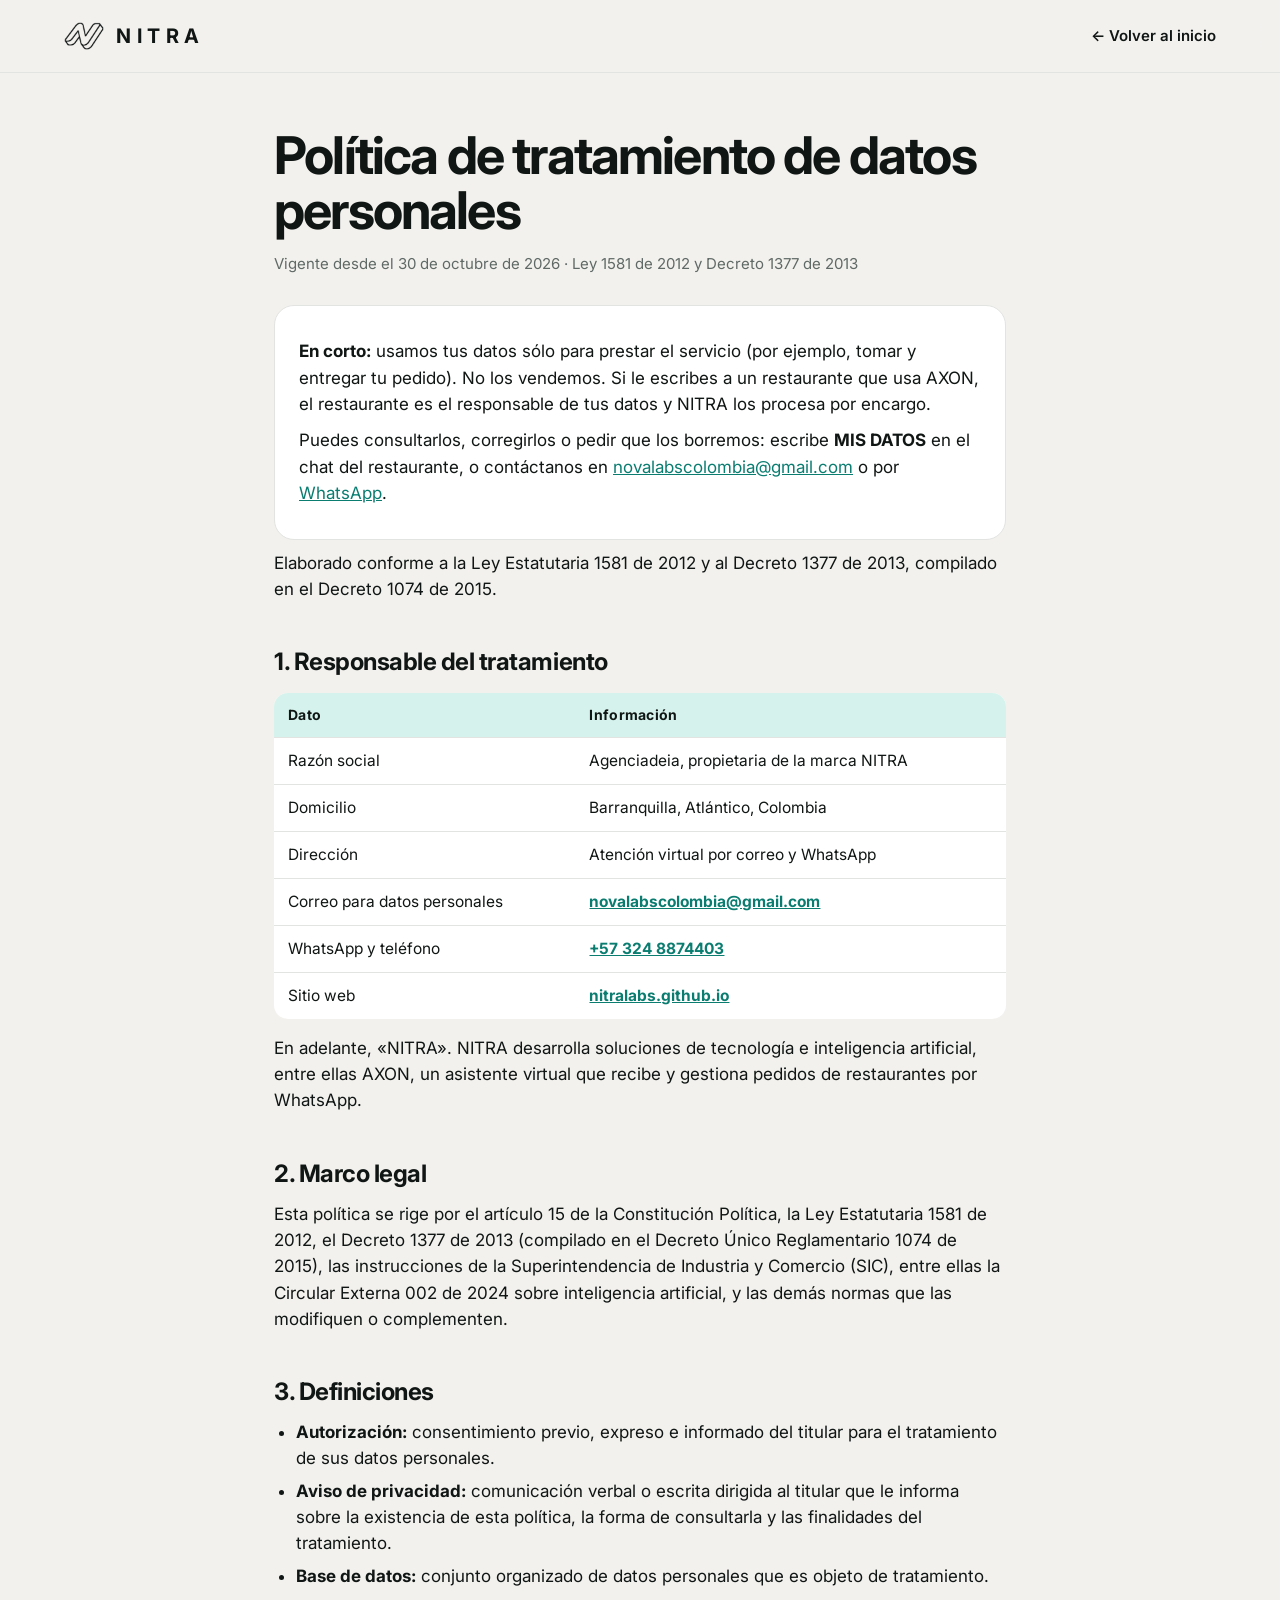
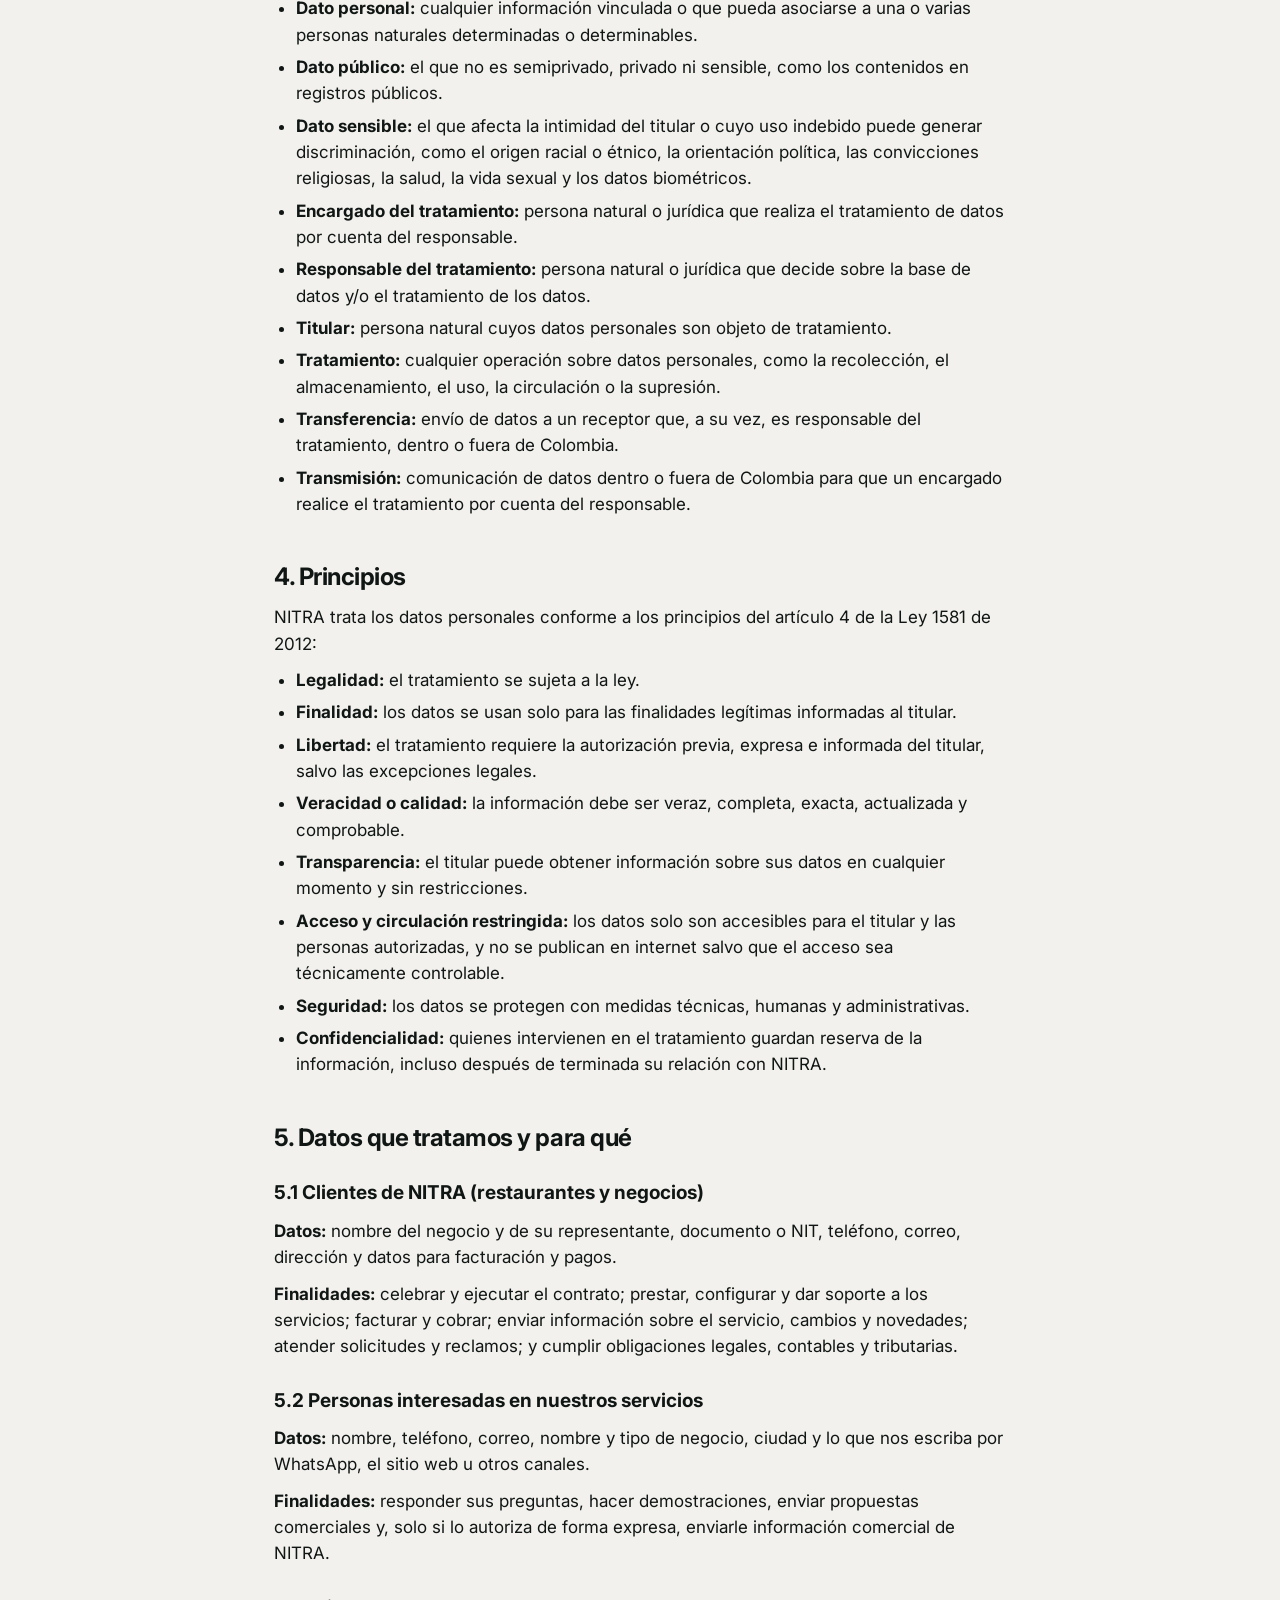
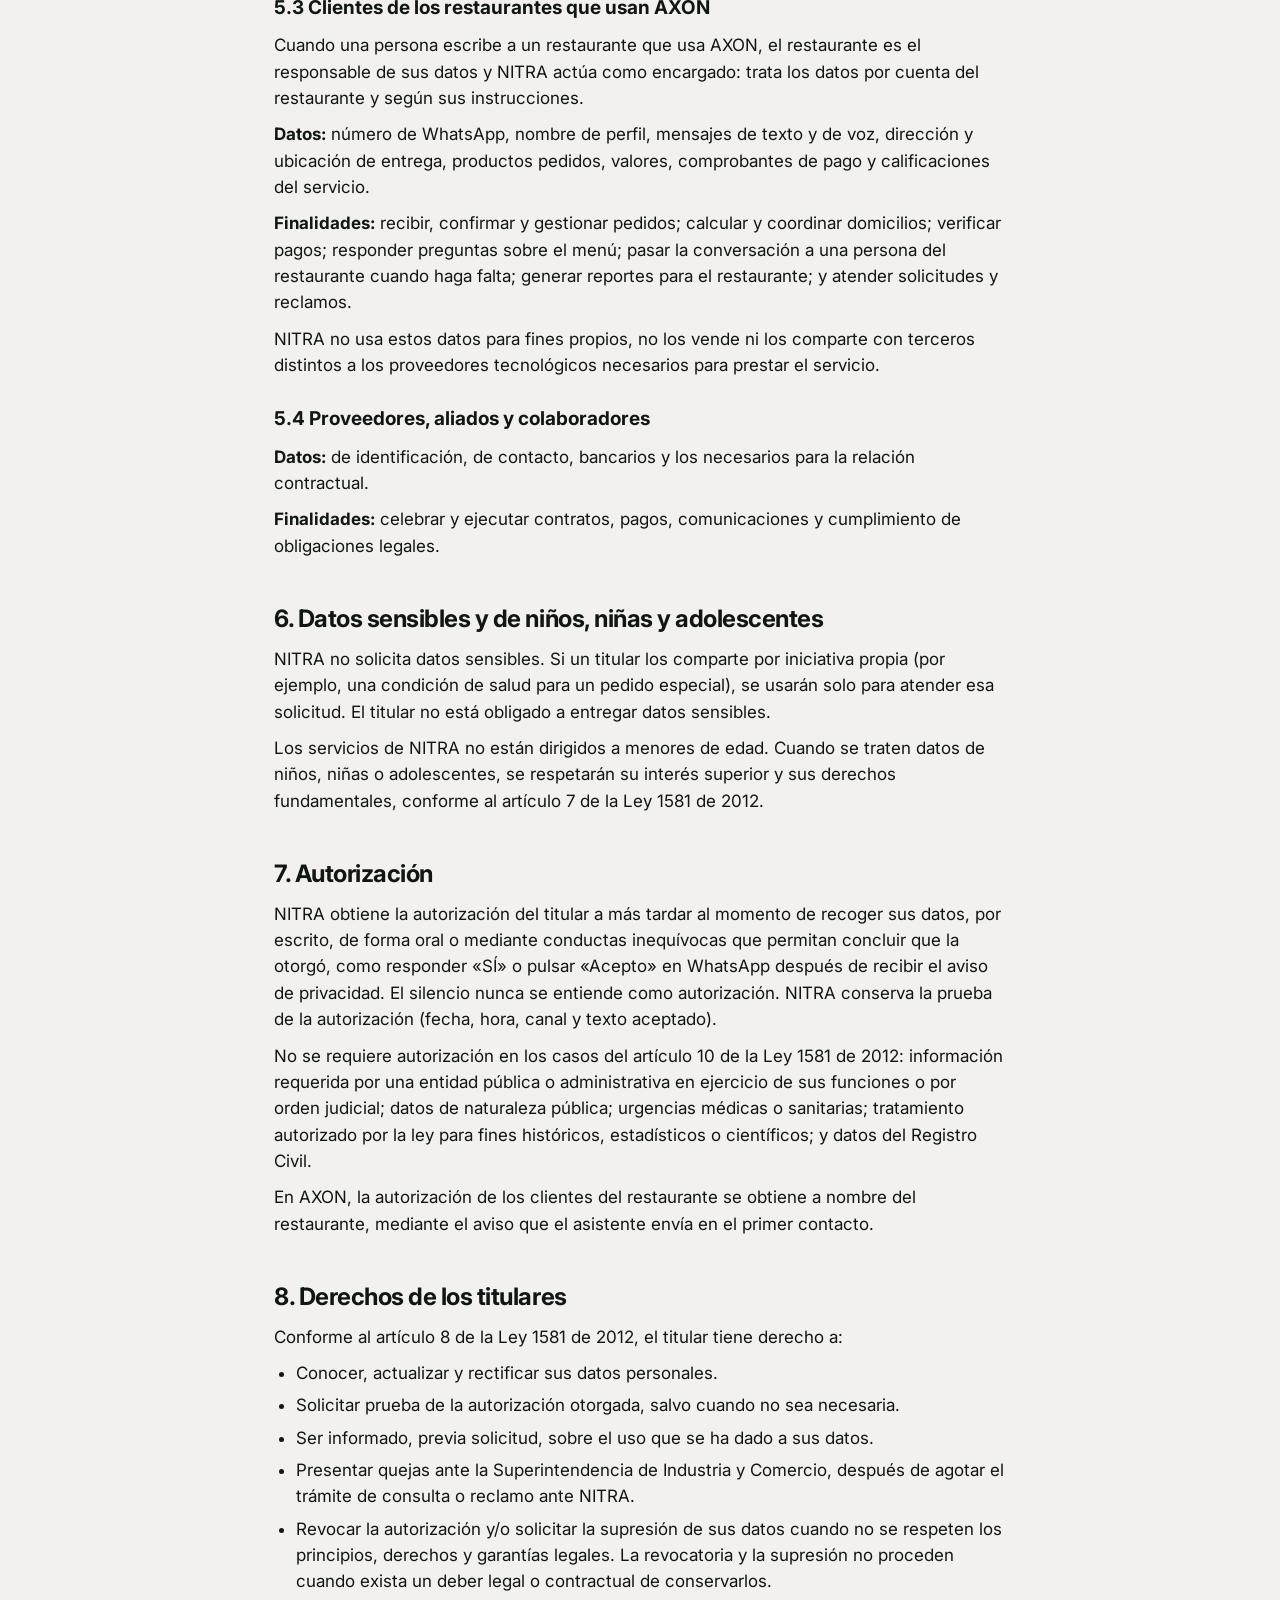
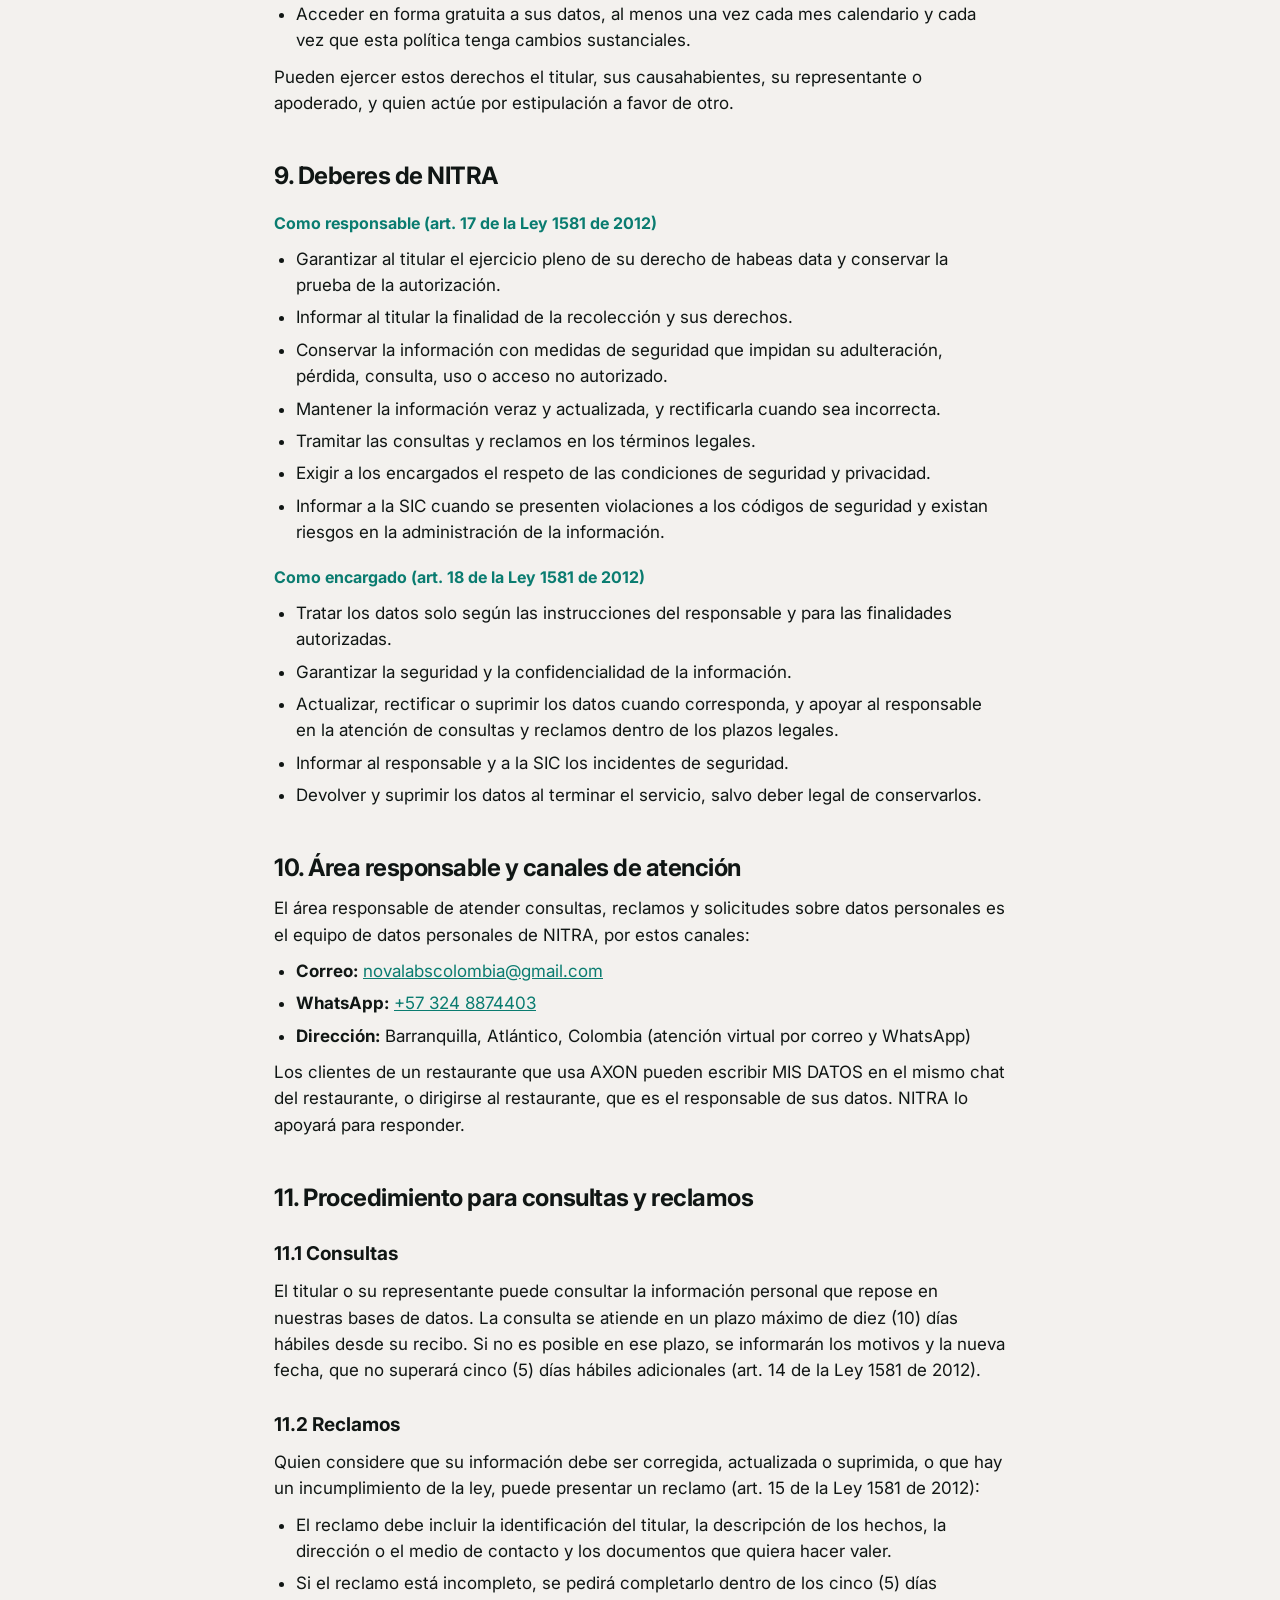
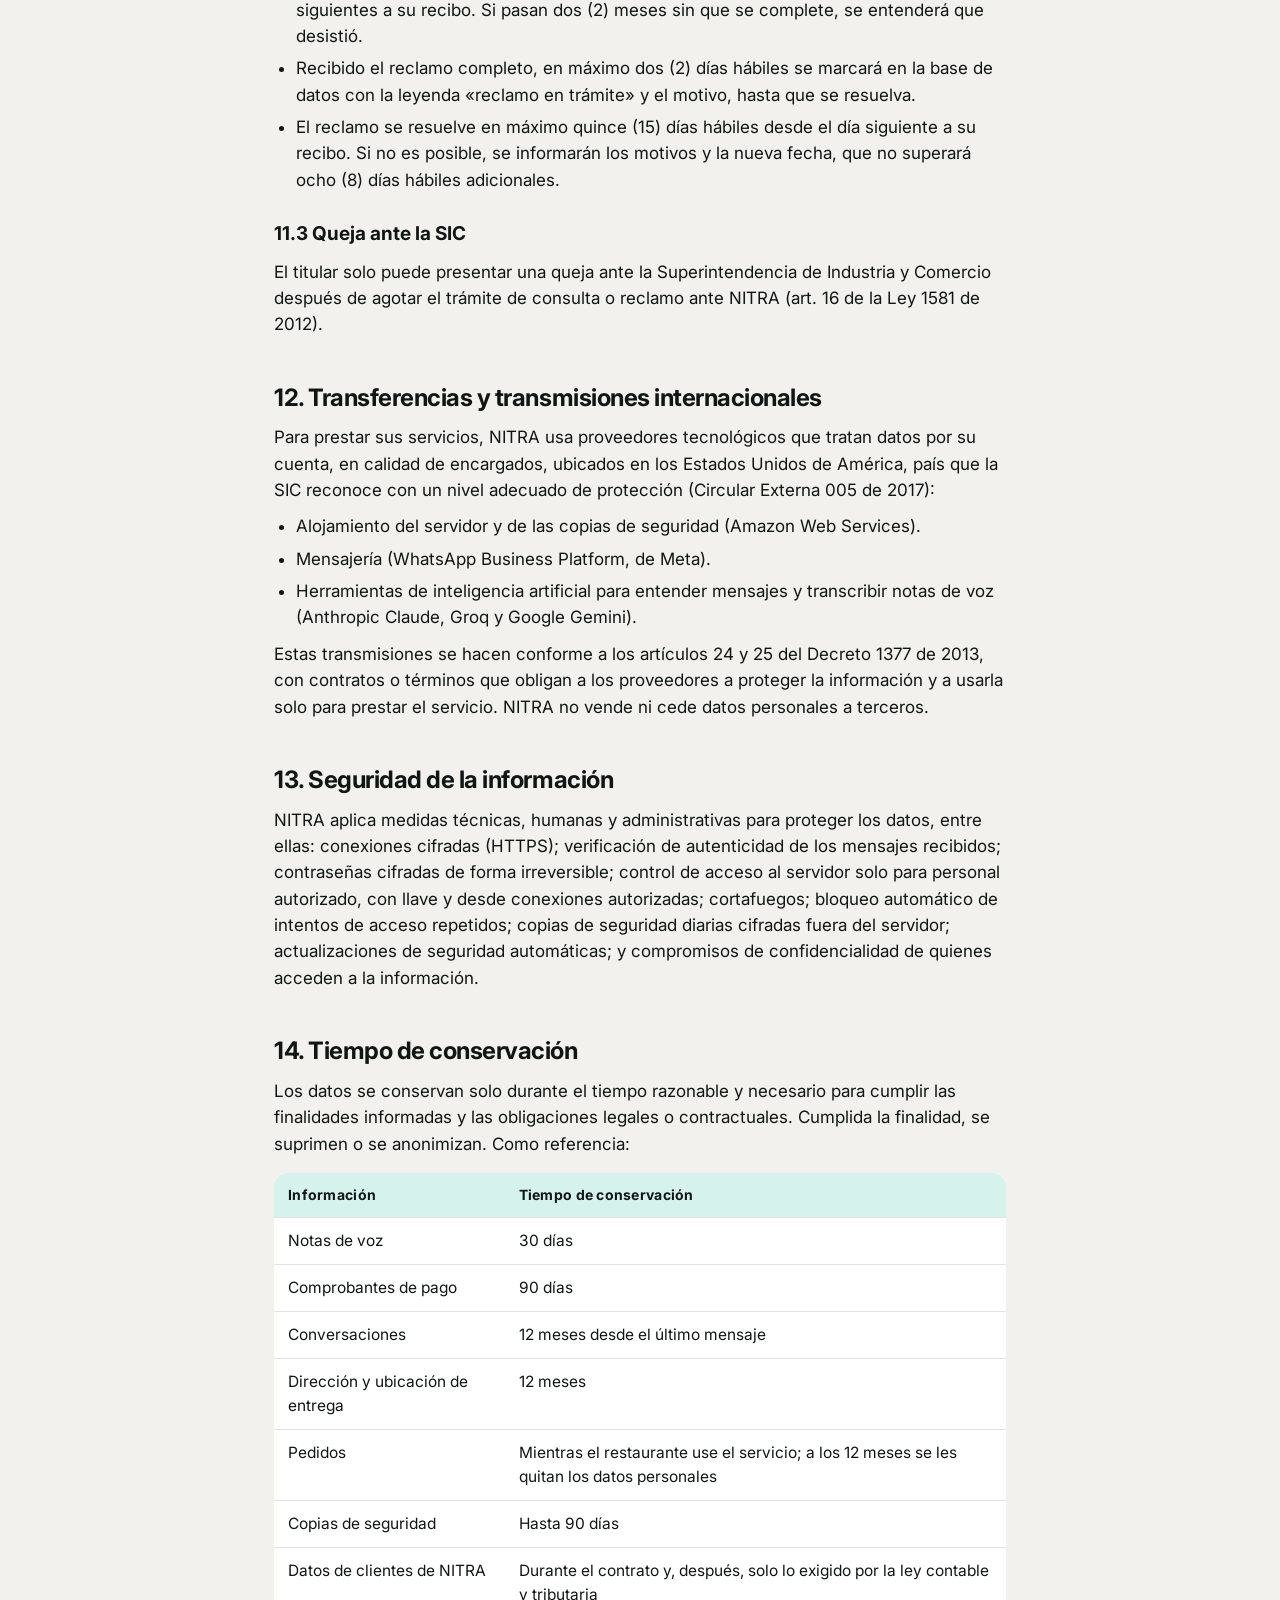
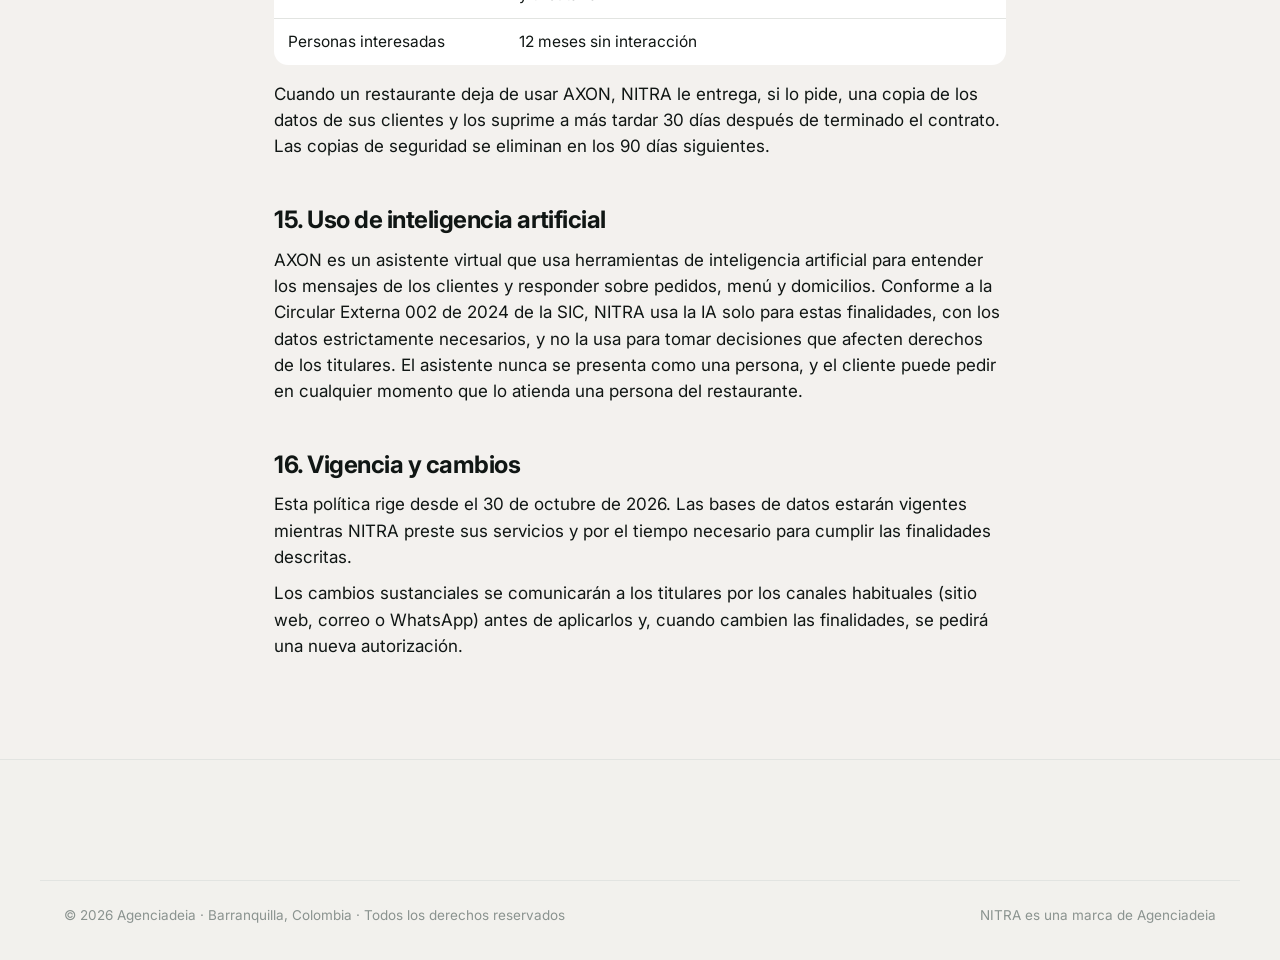
==== commit 050132f5: "privacidad: Anthropic (Claude) entre los proveedores de IA Co-Authored-By: Claude Opus 5.5 <noreply@" ====
--- a/privacidad/index.html
+++ b/privacidad/index.html
@@ -166,7 +166,7 @@
 <ul>
   <li>Alojamiento del servidor y de las copias de seguridad (Amazon Web Services).</li>
   <li>Mensajería (WhatsApp Business Platform, de Meta).</li>
-  <li>Herramientas de inteligencia artificial para entender mensajes y transcribir notas de voz (Groq y Google Gemini).</li>
+  <li>Herramientas de inteligencia artificial para entender mensajes y transcribir notas de voz (Anthropic Claude, Groq y Google Gemini).</li>
 </ul>
 <p>Estas transmisiones se hacen conforme a los artículos 24 y 25 del Decreto 1377 de 2013, con contratos o términos que obligan a los proveedores a proteger la información y a usarla solo para prestar el servicio. NITRA no vende ni cede datos personales a terceros.</p>
 <h2 id="seguridad-de-la-informacion">13. Seguridad de la información</h2>
